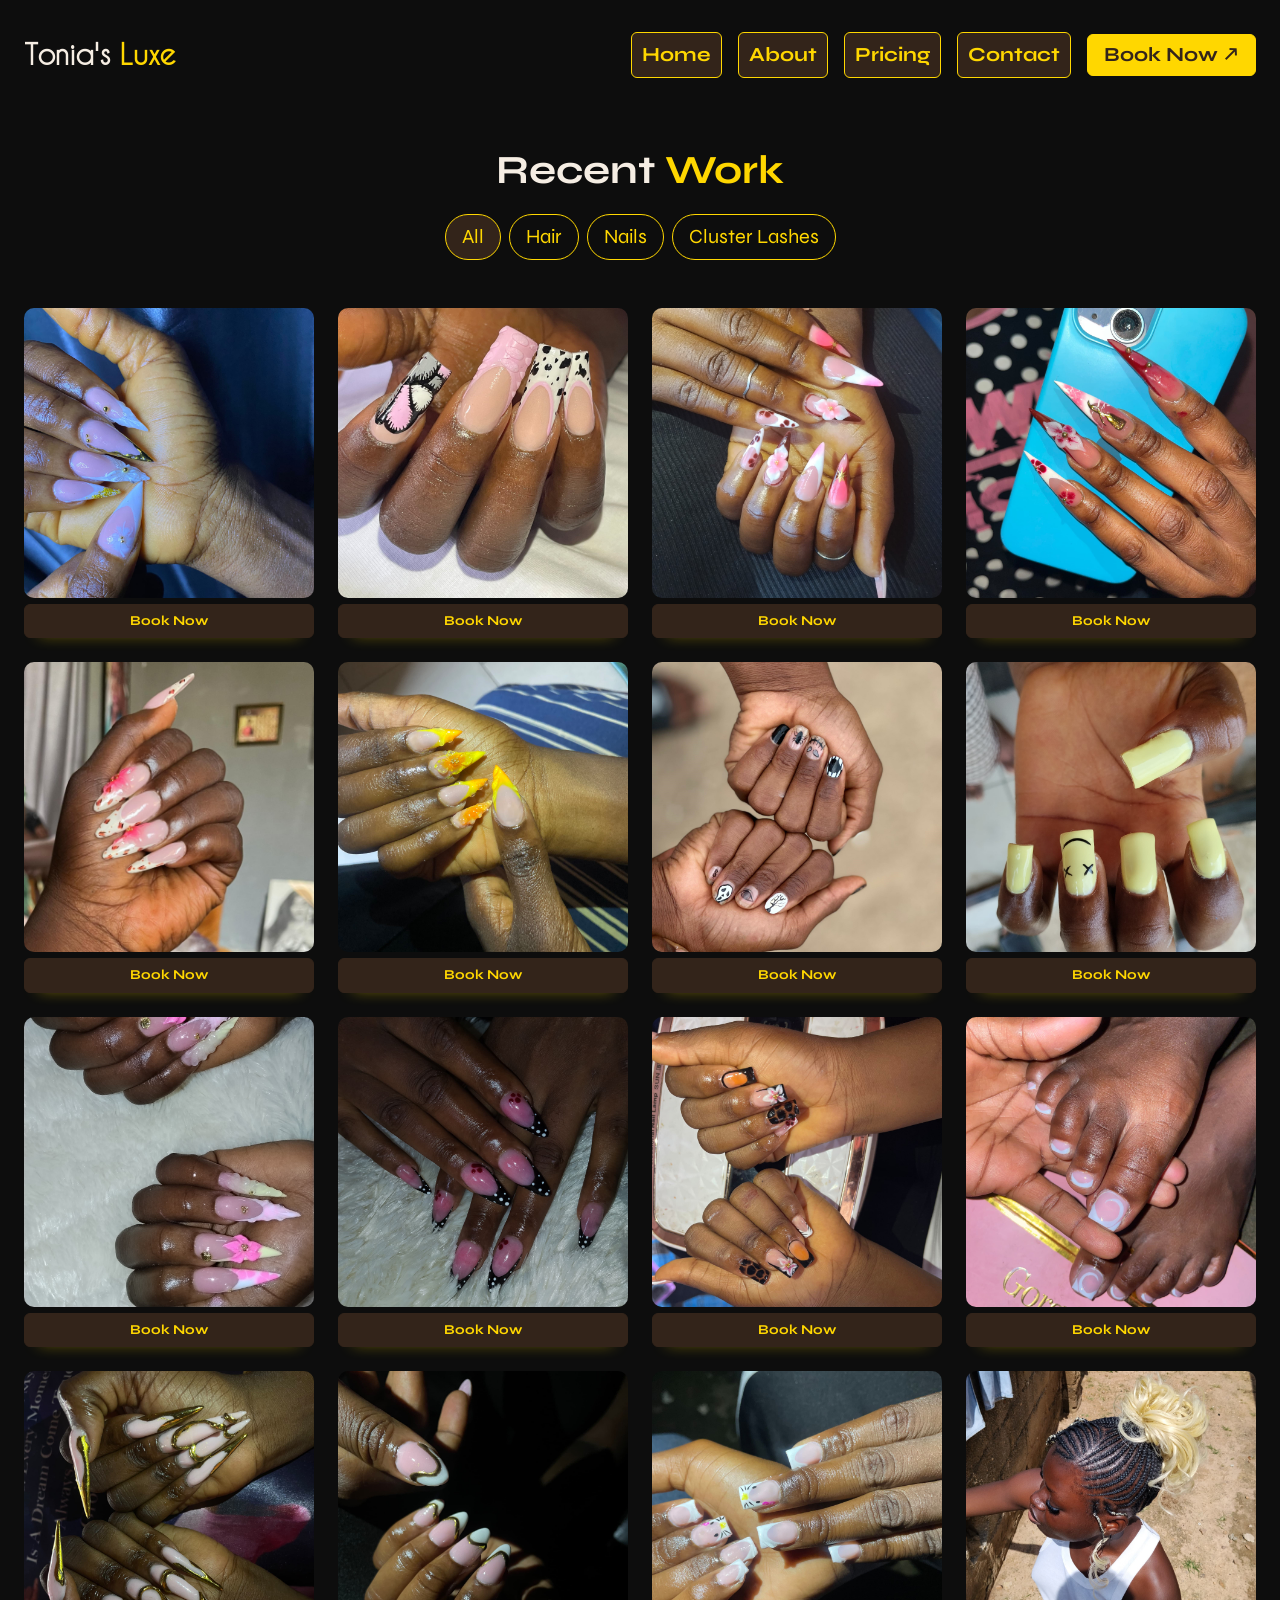
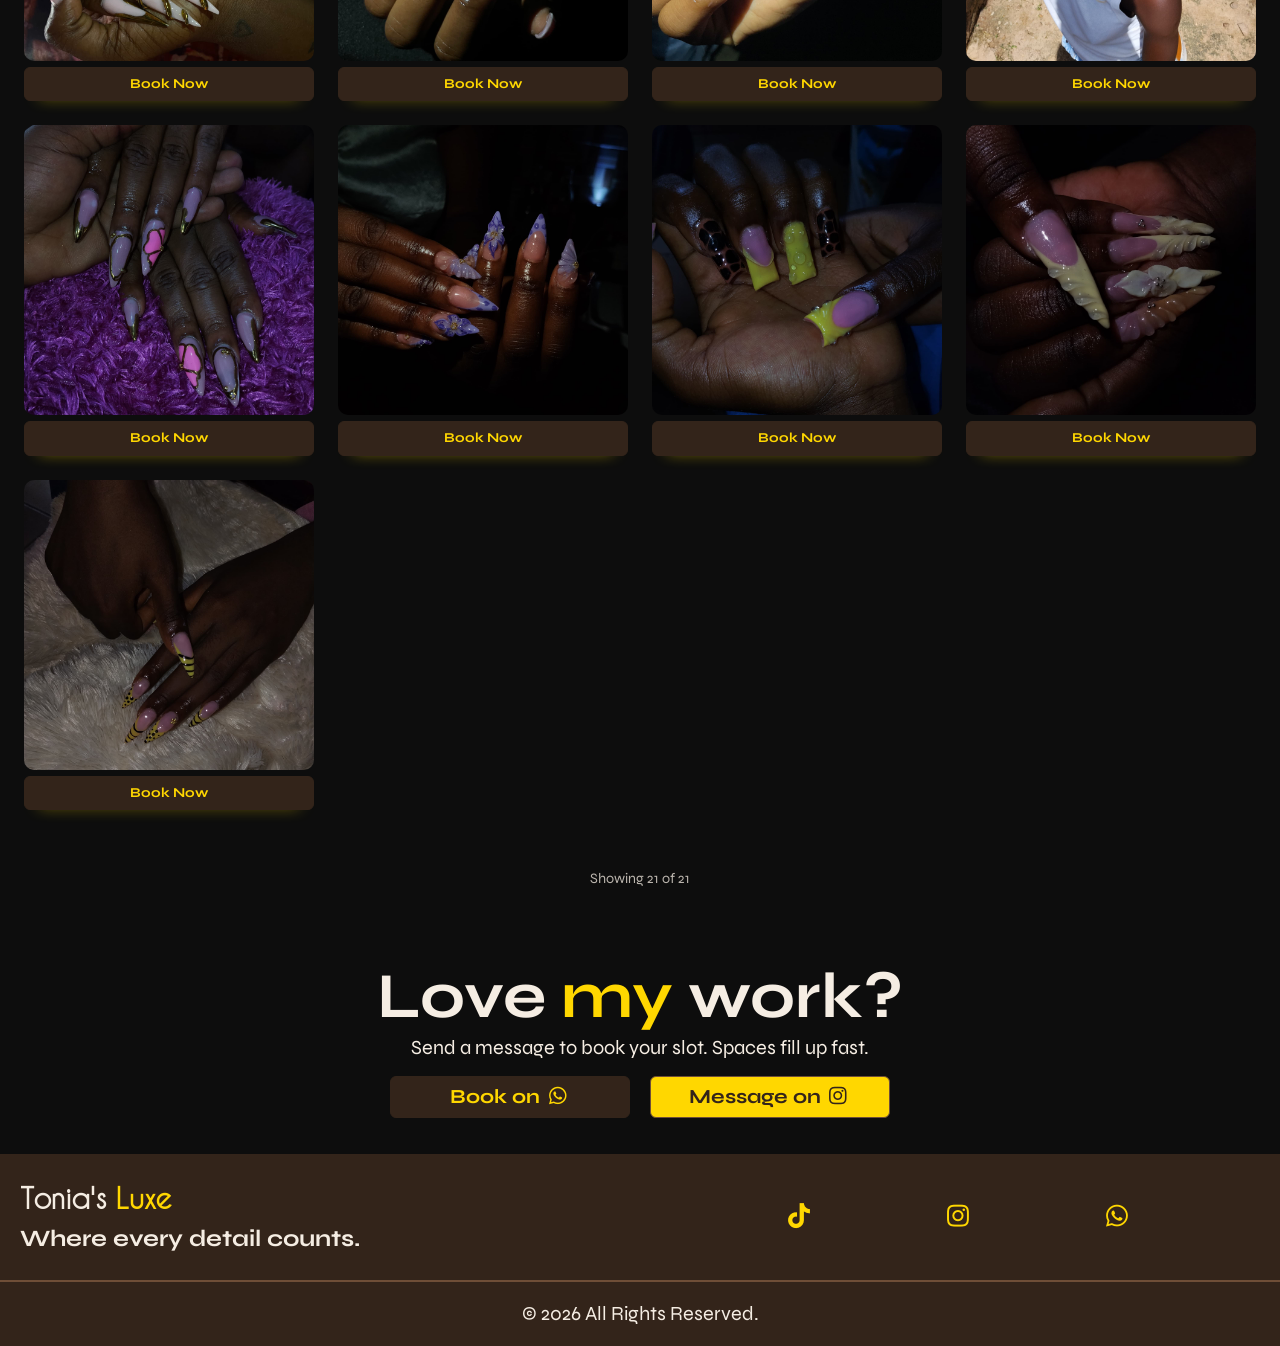
==== work.html @ 56f43c2e "initial commit" ====
<!doctype html>
<html lang="en">
  <head>
    <meta charset="UTF-8" />
    <meta name="viewport" content="width=device-width, initial-scale=1.0" />
    <title>Tonia's Luxe | Recent Work</title>
    <link rel="stylesheet" href="fontawesome/css/fontawesome.css" />
    <link rel="stylesheet" href="fontawesome/css/brands.css" />
    <link rel="stylesheet" href="fontawesome/css/solid.css" />
    <link rel="stylesheet" href="css/style.css" />
  </head>
  <body>
    <header>
      <div class="logo">
        <span class="tit">Tonia's </span><span class="gold">Luxe</span>
      </div>

      <nav id="primaryNav">
        <ul>
          <li>
            <a href="/index.html">Home</a>
          </li>
          <li>
            <a href="#about">About</a>
          </li>
          <li>
            <a
              href="https://wa.me/2349064681261?text=Hello%20I'd%20like%20to%20your%20pricing"
              >Pricing</a
            >
          </li>
          <li>
            <a href="#booking">Contact</a>
          </li>
        </ul>

        <div class="header-cta">
          <a
            href="https://wa.me/2349064681261?text=Hello%20I'd%20like%20to%20your%20pricing"
            class="header-btn"
            >Book Now &UpperRightArrow;</a
          >
        </div>
      </nav>

      <div class="menu">
        <button id="menuToggle">
          <i id="iconToggle" class="fa-solid fa-bars"></i>
        </button>
      </div>
    </header>

    <main>
      <section class="portfolio">
        <div class="wrapper">
          <div class="text-center">
            <h2>Recent <span class="gold">Work</span></h2>
          </div>
        </div>

        <div class="work">
          <div class="filters">
            <button class="active" data-filter="all">All</button>
            <button data-filter="hair">Hair</button>
            <button data-filter="nails">Nails</button>
            <button data-filter="lash">Cluster Lashes</button>
          </div>

          <div class="tab-grid">
            <figure data-category="hair">
              <img
                alt="nail tech project"
                loading="lazy"
                src="./images/work/1.jpg"
              />
              <figcaption>
                <a
                  class="btn"
                  href="https://wa.me/2349064681261?text=Hello%20I%20want%20this%20style"
                  >Book Now</a
                >
              </figcaption>
            </figure>

            <figure data-category="nails">
              <img
                alt="nail tech project"
                loading="lazy"
                src="./images/work/2.jpg"
              />
              <figcaption>
                <a
                  class="btn"
                  href="https://wa.me/2349064681261?text=Hello%20I%20want%20this%20style"
                  >Book Now</a
                >
              </figcaption>
            </figure>

            <figure data-category="lash">
              <img
                alt="nail tech project"
                loading="lazy"
                src="./images/work/3.jpg"
              />
              <figcaption>
                <a
                  class="btn"
                  href="https://wa.me/2349064681261?text=Hello%20I%20want%20this%20style"
                  >Book Now</a
                >
              </figcaption>
            </figure>

            <figure data-category="hair">
              <img
                alt="nail tech project"
                loading="lazy"
                src="./images/work/4.jpg"
              />
              <figcaption>
                <a
                  class="btn"
                  href="https://wa.me/2349064681261?text=Hello%20I%20want%20this%20style"
                  >Book Now</a
                >
              </figcaption>
            </figure>

            <figure data-category="nails">
              <img
                alt="nail tech project"
                loading="lazy"
                src="./images/work/5.jpg"
              />
              <figcaption>
                <a
                  class="btn"
                  href="https://wa.me/2349064681261?text=Hello%20I%20want%20this%20style"
                  >Book Now</a
                >
              </figcaption>
            </figure>

            <figure data-category="lash">
              <img
                alt="nail tech project"
                loading="lazy"
                src="./images/work/6.jpg"
              />
              <figcaption>
                <a
                  class="btn"
                  href="https://wa.me/2349064681261?text=Hello%20I%20want%20this%20style"
                  >Book Now</a
                >
              </figcaption>
            </figure>

            <figure data-category="hair">
              <img
                alt="nail tech job"
                loading="lazy"
                src="./images/work/7.jpg"
              />
              <figcaption>
                <a
                  class="btn"
                  href="https://wa.me/2349064681261?text=Hello%20I%20want%20this%20style"
                  >Book Now</a
                >
              </figcaption>
            </figure>

            <figure data-category="nails">
              <img
                alt="image is loading, image of my work though."
                loading="lazy"
                src="./images/work/8.jpg"
              />
              <figcaption>
                <a
                  class="btn"
                  href="https://wa.me/2349064681261?text=Hello%20I%20want%20this%20style"
                  >Book Now</a
                >
              </figcaption>
            </figure>

            <figure data-category="lash">
              <img
                alt="image is loading, image of my work though."
                loading="lazy"
                src="./images/work/9.jpg"
              />
              <figcaption>
                <a
                  class="btn"
                  href="https://wa.me/2349064681261?text=Hello%20I%20want%20this%20style"
                  >Book Now</a
                >
              </figcaption>
            </figure>

            <figure data-category="hair">
              <img
                alt="image is loading, image of my work though."
                loading="lazy"
                src="./images/work/10.jpg"
              />
              <figcaption>
                <a
                  class="btn"
                  href="https://wa.me/2349064681261?text=Hello%20I%20want%20this%20style"
                  >Book Now</a
                >
              </figcaption>
            </figure>

            <figure data-category="nails">
              <img
                alt="image is loading, image of my work though."
                loading="lazy"
                src="./images/work/11.jpg"
              />
              <figcaption>
                <a
                  class="btn"
                  href="https://wa.me/2349064681261?text=Hello%20I%20want%20this%20style"
                  >Book Now</a
                >
              </figcaption>
            </figure>

            <figure data-category="lash">
              <img
                alt="image is loading, image of my work though."
                loading="lazy"
                src="./images/work/12.jpg"
              />
              <figcaption>
                <a
                  class="btn"
                  href="https://wa.me/2349064681261?text=Hello%20I%20want%20this%20style"
                  >Book Now</a
                >
              </figcaption>
            </figure>

            <figure data-category="hair">
              <img
                alt="image is loading, image of my work though."
                loading="lazy"
                src="./images/work/13.jpg"
              />
              <figcaption>
                <a
                  class="btn"
                  href="https://wa.me/2349064681261?text=Hello%20I%20want%20this%20style"
                  >Book Now</a
                >
              </figcaption>
            </figure>

            <figure data-category="nails">
              <img
                alt="image is loading, image of my work though."
                loading="lazy"
                src="./images/work/14.jpg"
              />
              <figcaption>
                <a
                  class="btn"
                  href="https://wa.me/2349064681261?text=Hello%20I%20want%20this%20style"
                  >Book Now</a
                >
              </figcaption>
            </figure>

            <figure data-category="lash">
              <img
                alt="image is loading, image of my work though."
                loading="lazy"
                src="./images/work/15.jpg"
              />
              <figcaption>
                <a
                  class="btn"
                  href="https://wa.me/2349064681261?text=Hello%20I%20want%20this%20style"
                  >Book Now</a
                >
              </figcaption>
            </figure>

            <figure data-category="hair">
              <img
                alt="image is loading, image of my work though."
                loading="lazy"
                src="./images/work/16.jpg"
              />
              <figcaption>
                <a
                  class="btn"
                  href="https://wa.me/2349064681261?text=Hello%20I%20want%20this%20style"
                  >Book Now</a
                >
              </figcaption>
            </figure>

            <figure data-category="nails">
              <img
                alt="image is loading, image of my work though."
                loading="lazy"
                src="./images/work/17.jpg"
              />
              <figcaption>
                <a
                  class="btn"
                  href="https://wa.me/2349064681261?text=Hello%20I%20want%20this%20style"
                  >Book Now</a
                >
              </figcaption>
            </figure>

            <figure data-category="lash">
              <img
                alt="image is loading, image of my work though."
                loading="lazy"
                src="./images/work/18.jpg"
              />
              <figcaption>
                <a
                  class="btn"
                  href="https://wa.me/2349064681261?text=Hello%20I%20want%20this%20style"
                  >Book Now</a
                >
              </figcaption>
            </figure>

            <figure data-category="hair">
              <img
                alt="image is loading, image of my work though."
                loading="lazy"
                src="./images/work/19.jpg"
              />
              <figcaption>
                <a
                  class="btn"
                  href="https://wa.me/2349064681261?text=Hello%20I%20want%20this%20style"
                  >Book Now</a
                >
              </figcaption>
            </figure>

            <figure data-category="nails">
              <img
                alt="image is loading, image of my work though."
                loading="lazy"
                src="./images/work/20.jpg"
              />
              <figcaption>
                <a
                  class="btn"
                  href="https://wa.me/2349064681261?text=Hello%20I%20want%20this%20style"
                  >Book Now</a
                >
              </figcaption>
            </figure>

            <figure data-category="lash">
              <img
                alt="image is loading, image of my work though."
                loading="lazy"
                src="./images/work/21.jpg"
              />
              <figcaption>
                <a
                  class="btn"
                  href="https://wa.me/2349064681261?text=Hello%20I%20want%20this%20style"
                  >Book Now</a
                >
              </figcaption>
            </figure>
          </div>

          <div class="wrapper">
            <div class="text-center">
              <p id="count"></p>
            </div>
          </div>
        </div>
      </section>

      <section class="booking" id="booking">
        <div class="wrapper">
          <div class="text-center">
            <h2>Love <span class="gold">my</span> work?</h2>
            <p>Send a message to book your slot. Spaces fill up fast.</p>
          </div>

          <div class="cta">
            <a
              href="https://wa.me/2349064681261?text=Hello%20I'd%20like%20to%20your%20pricing"
              class="btn"
              >Book on <i class="fa-brands fa-whatsapp"></i
            ></a>
            <a href="https://www.instagram.com/tonialuke111" class="btn-2"
              >Message on <i class="fa-brands fa-instagram"></i
            ></a>
          </div>
        </div>
      </section>
    </main>

    <footer>
      <div class="footer-div">
        <div class="footer-header">
          <div class="logo">Tonia's <span class="gold">Luxe</span></div>
          <h3>Where every detail counts.</h3>
        </div>

        <div class="socials">
          <ul>
            <li>
              <a href="#">
                <i class="fa-brands fa-tiktok"></i>
              </a>
            </li>
            <li>
              <a href="#">
                <i class="fa-brands fa-instagram"></i>
              </a>
            </li>
            <li>
              <a href="#">
                <i class="fa-brands fa-whatsapp"></i>
              </a>
            </li>
          </ul>
        </div>
      </div>

      <div class="copy">
        <p>&copy; 2026 All Rights Reserved.</p>

        <!-- <p>Built by <a href="https://brandme.com.ng">BrandME</a></p> -->
      </div>
    </footer>

    <script src="./js/main.js"></script>
  </body>
</html>
---- fontawesome/css/brands.css ----
/*!
 * Font Awesome Free 7.2.0 by @fontawesome - https://fontawesome.com
 * License - https://fontawesome.com/license/free (Icons: CC BY 4.0, Fonts: SIL OFL 1.1, Code: MIT License)
 * Copyright 2026 Fonticons, Inc.
 */
:root, :host {
  --fa-family-brands: 'Font Awesome 7 Brands';
  --fa-font-brands: normal 400 1em/1 var(--fa-family-brands);
}

@font-face {
  font-family: "Font Awesome 7 Brands";
  font-style: normal;
  font-weight: 400;
  font-display: block;
  src: url("../webfonts/fa-brands-400.woff2");
}
.fab,
.fa-brands,
.fa-classic.fa-brands {
  --fa-family: var(--fa-family-brands);
  --fa-style: 400;
}

.fa-firefox-browser {
  --fa: "\e007";
}

.fa-ideal {
  --fa: "\e013";
}

.fa-microblog {
  --fa: "\e01a";
}

.fa-square-pied-piper {
  --fa: "\e01e";
}

.fa-pied-piper-square {
  --fa: "\e01e";
}

.fa-unity {
  --fa: "\e049";
}

.fa-dailymotion {
  --fa: "\e052";
}

.fa-square-instagram {
  --fa: "\e055";
}

.fa-instagram-square {
  --fa: "\e055";
}

.fa-mixer {
  --fa: "\e056";
}

.fa-shopify {
  --fa: "\e057";
}

.fa-deezer {
  --fa: "\e077";
}

.fa-edge-legacy {
  --fa: "\e078";
}

.fa-google-pay {
  --fa: "\e079";
}

.fa-rust {
  --fa: "\e07a";
}

.fa-tiktok {
  --fa: "\e07b";
}

.fa-unsplash {
  --fa: "\e07c";
}

.fa-cloudflare {
  --fa: "\e07d";
}

.fa-guilded {
  --fa: "\e07e";
}

.fa-hive {
  --fa: "\e07f";
}

.fa-42-group {
  --fa: "\e080";
}

.fa-innosoft {
  --fa: "\e080";
}

.fa-instalod {
  --fa: "\e081";
}

.fa-octopus-deploy {
  --fa: "\e082";
}

.fa-perbyte {
  --fa: "\e083";
}

.fa-uncharted {
  --fa: "\e084";
}

.fa-watchman-monitoring {
  --fa: "\e087";
}

.fa-wodu {
  --fa: "\e088";
}

.fa-wirsindhandwerk {
  --fa: "\e2d0";
}

.fa-wsh {
  --fa: "\e2d0";
}

.fa-bots {
  --fa: "\e340";
}

.fa-cmplid {
  --fa: "\e360";
}

.fa-bilibili {
  --fa: "\e3d9";
}

.fa-golang {
  --fa: "\e40f";
}

.fa-pix {
  --fa: "\e43a";
}

.fa-sitrox {
  --fa: "\e44a";
}

.fa-hashnode {
  --fa: "\e499";
}

.fa-meta {
  --fa: "\e49b";
}

.fa-padlet {
  --fa: "\e4a0";
}

.fa-nfc-directional {
  --fa: "\e530";
}

.fa-nfc-symbol {
  --fa: "\e531";
}

.fa-screenpal {
  --fa: "\e570";
}

.fa-space-awesome {
  --fa: "\e5ac";
}

.fa-square-font-awesome {
  --fa: "\e5ad";
}

.fa-square-gitlab {
  --fa: "\e5ae";
}

.fa-gitlab-square {
  --fa: "\e5ae";
}

.fa-odysee {
  --fa: "\e5c6";
}

.fa-stubber {
  --fa: "\e5c7";
}

.fa-debian {
  --fa: "\e60b";
}

.fa-shoelace {
  --fa: "\e60c";
}

.fa-threads {
  --fa: "\e618";
}

.fa-square-threads {
  --fa: "\e619";
}

.fa-square-x-twitter {
  --fa: "\e61a";
}

.fa-x-twitter {
  --fa: "\e61b";
}

.fa-opensuse {
  --fa: "\e62b";
}

.fa-letterboxd {
  --fa: "\e62d";
}

.fa-square-letterboxd {
  --fa: "\e62e";
}

.fa-mintbit {
  --fa: "\e62f";
}

.fa-google-scholar {
  --fa: "\e63b";
}

.fa-brave {
  --fa: "\e63c";
}

.fa-brave-reverse {
  --fa: "\e63d";
}

.fa-pixiv {
  --fa: "\e640";
}

.fa-upwork {
  --fa: "\e641";
}

.fa-webflow {
  --fa: "\e65c";
}

.fa-signal-messenger {
  --fa: "\e663";
}

.fa-bluesky {
  --fa: "\e671";
}

.fa-jxl {
  --fa: "\e67b";
}

.fa-square-upwork {
  --fa: "\e67c";
}

.fa-web-awesome {
  --fa: "\e682";
}

.fa-square-web-awesome {
  --fa: "\e683";
}

.fa-square-web-awesome-stroke {
  --fa: "\e684";
}

.fa-dart-lang {
  --fa: "\e693";
}

.fa-flutter {
  --fa: "\e694";
}

.fa-files-pinwheel {
  --fa: "\e69f";
}

.fa-css {
  --fa: "\e6a2";
}

.fa-square-bluesky {
  --fa: "\e6a3";
}

.fa-openai {
  --fa: "\e7cf";
}

.fa-square-linkedin {
  --fa: "\e7d0";
}

.fa-cash-app {
  --fa: "\e7d4";
}

.fa-disqus {
  --fa: "\e7d5";
}

.fa-eleventy {
  --fa: "\e7d6";
}

.fa-11ty {
  --fa: "\e7d6";
}

.fa-kakao-talk {
  --fa: "\e7d7";
}

.fa-linktree {
  --fa: "\e7d8";
}

.fa-notion {
  --fa: "\e7d9";
}

.fa-pandora {
  --fa: "\e7da";
}

.fa-pixelfed {
  --fa: "\e7db";
}

.fa-tidal {
  --fa: "\e7dc";
}

.fa-vsco {
  --fa: "\e7dd";
}

.fa-w3c {
  --fa: "\e7de";
}

.fa-lumon {
  --fa: "\e7e2";
}

.fa-lumon-drop {
  --fa: "\e7e3";
}

.fa-square-figma {
  --fa: "\e7e4";
}

.fa-tex {
  --fa: "\e7ff";
}

.fa-duolingo {
  --fa: "\e812";
}

.fa-supportnow {
  --fa: "\e833";
}

.fa-tor-browser {
  --fa: "\e838";
}

.fa-typescript {
  --fa: "\e840";
}

.fa-square-deskpro {
  --fa: "\e844";
}

.fa-circle-zulip {
  --fa: "\e851";
}

.fa-julia {
  --fa: "\e852";
}

.fa-zulip {
  --fa: "\e853";
}

.fa-unison {
  --fa: "\e854";
}

.fa-board-game-geek {
  --fa: "\e855";
}

.fa-bgg {
  --fa: "\e855";
}

.fa-ko-fi {
  --fa: "\e856";
}

.fa-kubernetes {
  --fa: "\e857";
}

.fa-postgresql {
  --fa: "\e858";
}

.fa-scaleway {
  --fa: "\e859";
}

.fa-venmo {
  --fa: "\e85a";
}

.fa-venmo-v {
  --fa: "\e85b";
}

.fa-unreal-engine {
  --fa: "\e85c";
}

.fa-globaleaks {
  --fa: "\e85d";
}

.fa-solana {
  --fa: "\e85e";
}

.fa-threema {
  --fa: "\e85f";
}

.fa-forgejo {
  --fa: "\e860";
}

.fa-claude {
  --fa: "\e861";
}

.fa-gitee {
  --fa: "\e863";
}

.fa-xmpp {
  --fa: "\e864";
}

.fa-fediverse {
  --fa: "\e865";
}

.fa-tailwind-css {
  --fa: "\e866";
}

.fa-arch-linux {
  --fa: "\e867";
}

.fa-svelte {
  --fa: "\e868";
}

.fa-hugging-face {
  --fa: "\e869";
}

.fa-leetcode {
  --fa: "\e86a";
}

.fa-openstreetmap {
  --fa: "\e86b";
}

.fa-ultralytics {
  --fa: "\e86d";
}

.fa-ultralytics-hub {
  --fa: "\e86e";
}

.fa-ultralytics-yolo {
  --fa: "\e86f";
}

.fa-obsidian {
  --fa: "\e879";
}

.fa-zoom {
  --fa: "\e87b";
}

.fa-vim {
  --fa: "\e88a";
}

.fa-symfonycasts {
  --fa: "\e8ab";
}

.fa-square-twitter {
  --fa: "\f081";
}

.fa-twitter-square {
  --fa: "\f081";
}

.fa-square-facebook {
  --fa: "\f082";
}

.fa-facebook-square {
  --fa: "\f082";
}

.fa-linkedin {
  --fa: "\f08c";
}

.fa-square-github {
  --fa: "\f092";
}

.fa-github-square {
  --fa: "\f092";
}

.fa-twitter {
  --fa: "\f099";
}

.fa-facebook {
  --fa: "\f09a";
}

.fa-github {
  --fa: "\f09b";
}

.fa-pinterest {
  --fa: "\f0d2";
}

.fa-square-pinterest {
  --fa: "\f0d3";
}

.fa-pinterest-square {
  --fa: "\f0d3";
}

.fa-square-google-plus {
  --fa: "\f0d4";
}

.fa-google-plus-square {
  --fa: "\f0d4";
}

.fa-google-plus-g {
  --fa: "\f0d5";
}

.fa-linkedin-in {
  --fa: "\f0e1";
}

.fa-github-alt {
  --fa: "\f113";
}

.fa-maxcdn {
  --fa: "\f136";
}

.fa-html5 {
  --fa: "\f13b";
}

.fa-css3 {
  --fa: "\f13c";
}

.fa-btc {
  --fa: "\f15a";
}

.fa-youtube {
  --fa: "\f167";
}

.fa-xing {
  --fa: "\f168";
}

.fa-square-xing {
  --fa: "\f169";
}

.fa-xing-square {
  --fa: "\f169";
}

.fa-dropbox {
  --fa: "\f16b";
}

.fa-stack-overflow {
  --fa: "\f16c";
}

.fa-instagram {
  --fa: "\f16d";
}

.fa-flickr {
  --fa: "\f16e";
}

.fa-adn {
  --fa: "\f170";
}

.fa-bitbucket {
  --fa: "\f171";
}

.fa-tumblr {
  --fa: "\f173";
}

.fa-square-tumblr {
  --fa: "\f174";
}

.fa-tumblr-square {
  --fa: "\f174";
}

.fa-apple {
  --fa: "\f179";
}

.fa-windows {
  --fa: "\f17a";
}

.fa-android {
  --fa: "\f17b";
}

.fa-linux {
  --fa: "\f17c";
}

.fa-dribbble {
  --fa: "\f17d";
}

.fa-skype {
  --fa: "\f17e";
}

.fa-foursquare {
  --fa: "\f180";
}

.fa-trello {
  --fa: "\f181";
}

.fa-gratipay {
  --fa: "\f184";
}

.fa-vk {
  --fa: "\f189";
}

.fa-weibo {
  --fa: "\f18a";
}

.fa-renren {
  --fa: "\f18b";
}

.fa-pagelines {
  --fa: "\f18c";
}

.fa-stack-exchange {
  --fa: "\f18d";
}

.fa-square-vimeo {
  --fa: "\f194";
}

.fa-vimeo-square {
  --fa: "\f194";
}

.fa-slack {
  --fa: "\f198";
}

.fa-slack-hash {
  --fa: "\f198";
}

.fa-wordpress {
  --fa: "\f19a";
}

.fa-openid {
  --fa: "\f19b";
}

.fa-yahoo {
  --fa: "\f19e";
}

.fa-google {
  --fa: "\f1a0";
}

.fa-reddit {
  --fa: "\f1a1";
}

.fa-square-reddit {
  --fa: "\f1a2";
}

.fa-reddit-square {
  --fa: "\f1a2";
}

.fa-stumbleupon-circle {
  --fa: "\f1a3";
}

.fa-stumbleupon {
  --fa: "\f1a4";
}

.fa-delicious {
  --fa: "\f1a5";
}

.fa-digg {
  --fa: "\f1a6";
}

.fa-pied-piper-pp {
  --fa: "\f1a7";
}

.fa-pied-piper-alt {
  --fa: "\f1a8";
}

.fa-drupal {
  --fa: "\f1a9";
}

.fa-joomla {
  --fa: "\f1aa";
}

.fa-behance {
  --fa: "\f1b4";
}

.fa-square-behance {
  --fa: "\f1b5";
}

.fa-behance-square {
  --fa: "\f1b5";
}

.fa-steam {
  --fa: "\f1b6";
}

.fa-square-steam {
  --fa: "\f1b7";
}

.fa-steam-square {
  --fa: "\f1b7";
}

.fa-spotify {
  --fa: "\f1bc";
}

.fa-deviantart {
  --fa: "\f1bd";
}

.fa-soundcloud {
  --fa: "\f1be";
}

.fa-vine {
  --fa: "\f1ca";
}

.fa-codepen {
  --fa: "\f1cb";
}

.fa-jsfiddle {
  --fa: "\f1cc";
}

.fa-rebel {
  --fa: "\f1d0";
}

.fa-empire {
  --fa: "\f1d1";
}

.fa-square-git {
  --fa: "\f1d2";
}

.fa-git-square {
  --fa: "\f1d2";
}

.fa-git {
  --fa: "\f1d3";
}

.fa-hacker-news {
  --fa: "\f1d4";
}

.fa-tencent-weibo {
  --fa: "\f1d5";
}

.fa-qq {
  --fa: "\f1d6";
}

.fa-weixin {
  --fa: "\f1d7";
}

.fa-slideshare {
  --fa: "\f1e7";
}

.fa-twitch {
  --fa: "\f1e8";
}

.fa-yelp {
  --fa: "\f1e9";
}

.fa-paypal {
  --fa: "\f1ed";
}

.fa-google-wallet {
  --fa: "\f1ee";
}

.fa-cc-visa {
  --fa: "\f1f0";
}

.fa-cc-mastercard {
  --fa: "\f1f1";
}

.fa-cc-discover {
  --fa: "\f1f2";
}

.fa-cc-amex {
  --fa: "\f1f3";
}

.fa-cc-paypal {
  --fa: "\f1f4";
}

.fa-cc-stripe {
  --fa: "\f1f5";
}

.fa-lastfm {
  --fa: "\f202";
}

.fa-square-lastfm {
  --fa: "\f203";
}

.fa-lastfm-square {
  --fa: "\f203";
}

.fa-ioxhost {
  --fa: "\f208";
}

.fa-angellist {
  --fa: "\f209";
}

.fa-buysellads {
  --fa: "\f20d";
}

.fa-connectdevelop {
  --fa: "\f20e";
}

.fa-dashcube {
  --fa: "\f210";
}

.fa-forumbee {
  --fa: "\f211";
}

.fa-leanpub {
  --fa: "\f212";
}

.fa-sellsy {
  --fa: "\f213";
}

.fa-shirtsinbulk {
  --fa: "\f214";
}

.fa-simplybuilt {
  --fa: "\f215";
}

.fa-skyatlas {
  --fa: "\f216";
}

.fa-pinterest-p {
  --fa: "\f231";
}

.fa-whatsapp {
  --fa: "\f232";
}

.fa-viacoin {
  --fa: "\f237";
}

.fa-medium {
  --fa: "\f23a";
}

.fa-medium-m {
  --fa: "\f23a";
}

.fa-y-combinator {
  --fa: "\f23b";
}

.fa-optin-monster {
  --fa: "\f23c";
}

.fa-opencart {
  --fa: "\f23d";
}

.fa-expeditedssl {
  --fa: "\f23e";
}

.fa-cc-jcb {
  --fa: "\f24b";
}

.fa-cc-diners-club {
  --fa: "\f24c";
}

.fa-creative-commons {
  --fa: "\f25e";
}

.fa-gg {
  --fa: "\f260";
}

.fa-gg-circle {
  --fa: "\f261";
}

.fa-odnoklassniki {
  --fa: "\f263";
}

.fa-square-odnoklassniki {
  --fa: "\f264";
}

.fa-odnoklassniki-square {
  --fa: "\f264";
}

.fa-get-pocket {
  --fa: "\f265";
}

.fa-wikipedia-w {
  --fa: "\f266";
}

.fa-safari {
  --fa: "\f267";
}

.fa-chrome {
  --fa: "\f268";
}

.fa-firefox {
  --fa: "\f269";
}

.fa-opera {
  --fa: "\f26a";
}

.fa-internet-explorer {
  --fa: "\f26b";
}

.fa-contao {
  --fa: "\f26d";
}

.fa-500px {
  --fa: "\f26e";
}

.fa-amazon {
  --fa: "\f270";
}

.fa-houzz {
  --fa: "\f27c";
}

.fa-vimeo-v {
  --fa: "\f27d";
}

.fa-black-tie {
  --fa: "\f27e";
}

.fa-fonticons {
  --fa: "\f280";
}

.fa-reddit-alien {
  --fa: "\f281";
}

.fa-edge {
  --fa: "\f282";
}

.fa-codiepie {
  --fa: "\f284";
}

.fa-modx {
  --fa: "\f285";
}

.fa-fort-awesome {
  --fa: "\f286";
}

.fa-usb {
  --fa: "\f287";
}

.fa-product-hunt {
  --fa: "\f288";
}

.fa-mixcloud {
  --fa: "\f289";
}

.fa-scribd {
  --fa: "\f28a";
}

.fa-bluetooth {
  --fa: "\f293";
}

.fa-bluetooth-b {
  --fa: "\f294";
}

.fa-gitlab {
  --fa: "\f296";
}

.fa-wpbeginner {
  --fa: "\f297";
}

.fa-wpforms {
  --fa: "\f298";
}

.fa-envira {
  --fa: "\f299";
}

.fa-glide {
  --fa: "\f2a5";
}

.fa-glide-g {
  --fa: "\f2a6";
}

.fa-viadeo {
  --fa: "\f2a9";
}

.fa-square-viadeo {
  --fa: "\f2aa";
}

.fa-viadeo-square {
  --fa: "\f2aa";
}

.fa-snapchat {
  --fa: "\f2ab";
}

.fa-snapchat-ghost {
  --fa: "\f2ab";
}

.fa-square-snapchat {
  --fa: "\f2ad";
}

.fa-snapchat-square {
  --fa: "\f2ad";
}

.fa-pied-piper {
  --fa: "\f2ae";
}

.fa-first-order {
  --fa: "\f2b0";
}

.fa-yoast {
  --fa: "\f2b1";
}

.fa-themeisle {
  --fa: "\f2b2";
}

.fa-google-plus {
  --fa: "\f2b3";
}

.fa-font-awesome {
  --fa: "\f2b4";
}

.fa-font-awesome-flag {
  --fa: "\f2b4";
}

.fa-font-awesome-logo-full {
  --fa: "\f2b4";
}

.fa-linode {
  --fa: "\f2b8";
}

.fa-quora {
  --fa: "\f2c4";
}

.fa-free-code-camp {
  --fa: "\f2c5";
}

.fa-telegram {
  --fa: "\f2c6";
}

.fa-telegram-plane {
  --fa: "\f2c6";
}

.fa-bandcamp {
  --fa: "\f2d5";
}

.fa-grav {
  --fa: "\f2d6";
}

.fa-etsy {
  --fa: "\f2d7";
}

.fa-imdb {
  --fa: "\f2d8";
}

.fa-ravelry {
  --fa: "\f2d9";
}

.fa-sellcast {
  --fa: "\f2da";
}

.fa-superpowers {
  --fa: "\f2dd";
}

.fa-wpexplorer {
  --fa: "\f2de";
}

.fa-meetup {
  --fa: "\f2e0";
}

.fa-square-font-awesome-stroke {
  --fa: "\f35c";
}

.fa-font-awesome-alt {
  --fa: "\f35c";
}

.fa-accessible-icon {
  --fa: "\f368";
}

.fa-accusoft {
  --fa: "\f369";
}

.fa-adversal {
  --fa: "\f36a";
}

.fa-affiliatetheme {
  --fa: "\f36b";
}

.fa-algolia {
  --fa: "\f36c";
}

.fa-amilia {
  --fa: "\f36d";
}

.fa-angrycreative {
  --fa: "\f36e";
}

.fa-app-store {
  --fa: "\f36f";
}

.fa-app-store-ios {
  --fa: "\f370";
}

.fa-apper {
  --fa: "\f371";
}

.fa-asymmetrik {
  --fa: "\f372";
}

.fa-audible {
  --fa: "\f373";
}

.fa-avianex {
  --fa: "\f374";
}

.fa-aws {
  --fa: "\f375";
}

.fa-bimobject {
  --fa: "\f378";
}

.fa-bitcoin {
  --fa: "\f379";
}

.fa-bity {
  --fa: "\f37a";
}

.fa-blackberry {
  --fa: "\f37b";
}

.fa-blogger {
  --fa: "\f37c";
}

.fa-blogger-b {
  --fa: "\f37d";
}

.fa-buromobelexperte {
  --fa: "\f37f";
}

.fa-centercode {
  --fa: "\f380";
}

.fa-cloudscale {
  --fa: "\f383";
}

.fa-cloudsmith {
  --fa: "\f384";
}

.fa-cloudversify {
  --fa: "\f385";
}

.fa-cpanel {
  --fa: "\f388";
}

.fa-css3-alt {
  --fa: "\f38b";
}

.fa-cuttlefish {
  --fa: "\f38c";
}

.fa-d-and-d {
  --fa: "\f38d";
}

.fa-deploydog {
  --fa: "\f38e";
}

.fa-deskpro {
  --fa: "\f38f";
}

.fa-digital-ocean {
  --fa: "\f391";
}

.fa-discord {
  --fa: "\f392";
}

.fa-discourse {
  --fa: "\f393";
}

.fa-dochub {
  --fa: "\f394";
}

.fa-docker {
  --fa: "\f395";
}

.fa-draft2digital {
  --fa: "\f396";
}

.fa-square-dribbble {
  --fa: "\f397";
}

.fa-dribbble-square {
  --fa: "\f397";
}

.fa-dyalog {
  --fa: "\f399";
}

.fa-earlybirds {
  --fa: "\f39a";
}

.fa-erlang {
  --fa: "\f39d";
}

.fa-facebook-f {
  --fa: "\f39e";
}

.fa-facebook-messenger {
  --fa: "\f39f";
}

.fa-firstdraft {
  --fa: "\f3a1";
}

.fa-fonticons-fi {
  --fa: "\f3a2";
}

.fa-fort-awesome-alt {
  --fa: "\f3a3";
}

.fa-freebsd {
  --fa: "\f3a4";
}

.fa-gitkraken {
  --fa: "\f3a6";
}

.fa-gofore {
  --fa: "\f3a7";
}

.fa-goodreads {
  --fa: "\f3a8";
}

.fa-goodreads-g {
  --fa: "\f3a9";
}

.fa-google-drive {
  --fa: "\f3aa";
}

.fa-google-play {
  --fa: "\f3ab";
}

.fa-gripfire {
  --fa: "\f3ac";
}

.fa-grunt {
  --fa: "\f3ad";
}

.fa-gulp {
  --fa: "\f3ae";
}

.fa-square-hacker-news {
  --fa: "\f3af";
}

.fa-hacker-news-square {
  --fa: "\f3af";
}

.fa-hire-a-helper {
  --fa: "\f3b0";
}

.fa-hotjar {
  --fa: "\f3b1";
}

.fa-hubspot {
  --fa: "\f3b2";
}

.fa-itunes {
  --fa: "\f3b4";
}

.fa-itunes-note {
  --fa: "\f3b5";
}

.fa-jenkins {
  --fa: "\f3b6";
}

.fa-joget {
  --fa: "\f3b7";
}

.fa-js {
  --fa: "\f3b8";
}

.fa-square-js {
  --fa: "\f3b9";
}

.fa-js-square {
  --fa: "\f3b9";
}

.fa-keycdn {
  --fa: "\f3ba";
}

.fa-kickstarter {
  --fa: "\f3bb";
}

.fa-square-kickstarter {
  --fa: "\f3bb";
}

.fa-kickstarter-k {
  --fa: "\f3bc";
}

.fa-laravel {
  --fa: "\f3bd";
}

.fa-line {
  --fa: "\f3c0";
}

.fa-lyft {
  --fa: "\f3c3";
}

.fa-magento {
  --fa: "\f3c4";
}

.fa-medapps {
  --fa: "\f3c6";
}

.fa-medrt {
  --fa: "\f3c8";
}

.fa-microsoft {
  --fa: "\f3ca";
}

.fa-mix {
  --fa: "\f3cb";
}

.fa-mizuni {
  --fa: "\f3cc";
}

.fa-monero {
  --fa: "\f3d0";
}

.fa-napster {
  --fa: "\f3d2";
}

.fa-node-js {
  --fa: "\f3d3";
}

.fa-npm {
  --fa: "\f3d4";
}

.fa-ns8 {
  --fa: "\f3d5";
}

.fa-nutritionix {
  --fa: "\f3d6";
}

.fa-page4 {
  --fa: "\f3d7";
}

.fa-palfed {
  --fa: "\f3d8";
}

.fa-patreon {
  --fa: "\f3d9";
}

.fa-periscope {
  --fa: "\f3da";
}

.fa-phabricator {
  --fa: "\f3db";
}

.fa-phoenix-framework {
  --fa: "\f3dc";
}

.fa-playstation {
  --fa: "\f3df";
}

.fa-pushed {
  --fa: "\f3e1";
}

.fa-python {
  --fa: "\f3e2";
}

.fa-red-river {
  --fa: "\f3e3";
}

.fa-wpressr {
  --fa: "\f3e4";
}

.fa-rendact {
  --fa: "\f3e4";
}

.fa-replyd {
  --fa: "\f3e6";
}

.fa-resolving {
  --fa: "\f3e7";
}

.fa-rocketchat {
  --fa: "\f3e8";
}

.fa-rockrms {
  --fa: "\f3e9";
}

.fa-schlix {
  --fa: "\f3ea";
}

.fa-searchengin {
  --fa: "\f3eb";
}

.fa-servicestack {
  --fa: "\f3ec";
}

.fa-sistrix {
  --fa: "\f3ee";
}

.fa-speakap {
  --fa: "\f3f3";
}

.fa-staylinked {
  --fa: "\f3f5";
}

.fa-steam-symbol {
  --fa: "\f3f6";
}

.fa-sticker-mule {
  --fa: "\f3f7";
}

.fa-studiovinari {
  --fa: "\f3f8";
}

.fa-supple {
  --fa: "\f3f9";
}

.fa-uber {
  --fa: "\f402";
}

.fa-uikit {
  --fa: "\f403";
}

.fa-uniregistry {
  --fa: "\f404";
}

.fa-untappd {
  --fa: "\f405";
}

.fa-ussunnah {
  --fa: "\f407";
}

.fa-vaadin {
  --fa: "\f408";
}

.fa-viber {
  --fa: "\f409";
}

.fa-vimeo {
  --fa: "\f40a";
}

.fa-vnv {
  --fa: "\f40b";
}

.fa-square-whatsapp {
  --fa: "\f40c";
}

.fa-whatsapp-square {
  --fa: "\f40c";
}

.fa-whmcs {
  --fa: "\f40d";
}

.fa-wordpress-simple {
  --fa: "\f411";
}

.fa-xbox {
  --fa: "\f412";
}

.fa-yandex {
  --fa: "\f413";
}

.fa-yandex-international {
  --fa: "\f414";
}

.fa-apple-pay {
  --fa: "\f415";
}

.fa-cc-apple-pay {
  --fa: "\f416";
}

.fa-fly {
  --fa: "\f417";
}

.fa-node {
  --fa: "\f419";
}

.fa-osi {
  --fa: "\f41a";
}

.fa-react {
  --fa: "\f41b";
}

.fa-autoprefixer {
  --fa: "\f41c";
}

.fa-less {
  --fa: "\f41d";
}

.fa-sass {
  --fa: "\f41e";
}

.fa-vuejs {
  --fa: "\f41f";
}

.fa-angular {
  --fa: "\f420";
}

.fa-aviato {
  --fa: "\f421";
}

.fa-ember {
  --fa: "\f423";
}

.fa-gitter {
  --fa: "\f426";
}

.fa-hooli {
  --fa: "\f427";
}

.fa-strava {
  --fa: "\f428";
}

.fa-stripe {
  --fa: "\f429";
}

.fa-stripe-s {
  --fa: "\f42a";
}

.fa-typo3 {
  --fa: "\f42b";
}

.fa-amazon-pay {
  --fa: "\f42c";
}

.fa-cc-amazon-pay {
  --fa: "\f42d";
}

.fa-ethereum {
  --fa: "\f42e";
}

.fa-korvue {
  --fa: "\f42f";
}

.fa-elementor {
  --fa: "\f430";
}

.fa-square-youtube {
  --fa: "\f431";
}

.fa-youtube-square {
  --fa: "\f431";
}

.fa-flipboard {
  --fa: "\f44d";
}

.fa-hips {
  --fa: "\f452";
}

.fa-php {
  --fa: "\f457";
}

.fa-quinscape {
  --fa: "\f459";
}

.fa-readme {
  --fa: "\f4d5";
}

.fa-java {
  --fa: "\f4e4";
}

.fa-pied-piper-hat {
  --fa: "\f4e5";
}

.fa-creative-commons-by {
  --fa: "\f4e7";
}

.fa-creative-commons-nc {
  --fa: "\f4e8";
}

.fa-creative-commons-nc-eu {
  --fa: "\f4e9";
}

.fa-creative-commons-nc-jp {
  --fa: "\f4ea";
}

.fa-creative-commons-nd {
  --fa: "\f4eb";
}

.fa-creative-commons-pd {
  --fa: "\f4ec";
}

.fa-creative-commons-pd-alt {
  --fa: "\f4ed";
}

.fa-creative-commons-remix {
  --fa: "\f4ee";
}

.fa-creative-commons-sa {
  --fa: "\f4ef";
}

.fa-creative-commons-sampling {
  --fa: "\f4f0";
}

.fa-creative-commons-sampling-plus {
  --fa: "\f4f1";
}

.fa-creative-commons-share {
  --fa: "\f4f2";
}

.fa-creative-commons-zero {
  --fa: "\f4f3";
}

.fa-ebay {
  --fa: "\f4f4";
}

.fa-keybase {
  --fa: "\f4f5";
}

.fa-mastodon {
  --fa: "\f4f6";
}

.fa-r-project {
  --fa: "\f4f7";
}

.fa-researchgate {
  --fa: "\f4f8";
}

.fa-teamspeak {
  --fa: "\f4f9";
}

.fa-first-order-alt {
  --fa: "\f50a";
}

.fa-fulcrum {
  --fa: "\f50b";
}

.fa-galactic-republic {
  --fa: "\f50c";
}

.fa-galactic-senate {
  --fa: "\f50d";
}

.fa-jedi-order {
  --fa: "\f50e";
}

.fa-mandalorian {
  --fa: "\f50f";
}

.fa-old-republic {
  --fa: "\f510";
}

.fa-phoenix-squadron {
  --fa: "\f511";
}

.fa-sith {
  --fa: "\f512";
}

.fa-trade-federation {
  --fa: "\f513";
}

.fa-wolf-pack-battalion {
  --fa: "\f514";
}

.fa-hornbill {
  --fa: "\f592";
}

.fa-mailchimp {
  --fa: "\f59e";
}

.fa-megaport {
  --fa: "\f5a3";
}

.fa-nimblr {
  --fa: "\f5a8";
}

.fa-rev {
  --fa: "\f5b2";
}

.fa-shopware {
  --fa: "\f5b5";
}

.fa-squarespace {
  --fa: "\f5be";
}

.fa-themeco {
  --fa: "\f5c6";
}

.fa-weebly {
  --fa: "\f5cc";
}

.fa-wix {
  --fa: "\f5cf";
}

.fa-ello {
  --fa: "\f5f1";
}

.fa-hackerrank {
  --fa: "\f5f7";
}

.fa-kaggle {
  --fa: "\f5fa";
}

.fa-markdown {
  --fa: "\f60f";
}

.fa-neos {
  --fa: "\f612";
}

.fa-zhihu {
  --fa: "\f63f";
}

.fa-alipay {
  --fa: "\f642";
}

.fa-the-red-yeti {
  --fa: "\f69d";
}

.fa-critical-role {
  --fa: "\f6c9";
}

.fa-d-and-d-beyond {
  --fa: "\f6ca";
}

.fa-dev {
  --fa: "\f6cc";
}

.fa-fantasy-flight-games {
  --fa: "\f6dc";
}

.fa-wizards-of-the-coast {
  --fa: "\f730";
}

.fa-think-peaks {
  --fa: "\f731";
}

.fa-reacteurope {
  --fa: "\f75d";
}

.fa-artstation {
  --fa: "\f77a";
}

.fa-atlassian {
  --fa: "\f77b";
}

.fa-canadian-maple-leaf {
  --fa: "\f785";
}

.fa-centos {
  --fa: "\f789";
}

.fa-confluence {
  --fa: "\f78d";
}

.fa-dhl {
  --fa: "\f790";
}

.fa-diaspora {
  --fa: "\f791";
}

.fa-fedex {
  --fa: "\f797";
}

.fa-fedora {
  --fa: "\f798";
}

.fa-figma {
  --fa: "\f799";
}

.fa-intercom {
  --fa: "\f7af";
}

.fa-invision {
  --fa: "\f7b0";
}

.fa-jira {
  --fa: "\f7b1";
}

.fa-mendeley {
  --fa: "\f7b3";
}

.fa-raspberry-pi {
  --fa: "\f7bb";
}

.fa-redhat {
  --fa: "\f7bc";
}

.fa-sketch {
  --fa: "\f7c6";
}

.fa-sourcetree {
  --fa: "\f7d3";
}

.fa-suse {
  --fa: "\f7d6";
}

.fa-ubuntu {
  --fa: "\f7df";
}

.fa-ups {
  --fa: "\f7e0";
}

.fa-usps {
  --fa: "\f7e1";
}

.fa-yarn {
  --fa: "\f7e3";
}

.fa-airbnb {
  --fa: "\f834";
}

.fa-battle-net {
  --fa: "\f835";
}

.fa-bootstrap {
  --fa: "\f836";
}

.fa-buffer {
  --fa: "\f837";
}

.fa-chromecast {
  --fa: "\f838";
}

.fa-evernote {
  --fa: "\f839";
}

.fa-itch-io {
  --fa: "\f83a";
}

.fa-salesforce {
  --fa: "\f83b";
}

.fa-speaker-deck {
  --fa: "\f83c";
}

.fa-symfony {
  --fa: "\f83d";
}

.fa-waze {
  --fa: "\f83f";
}

.fa-yammer {
  --fa: "\f840";
}

.fa-git-alt {
  --fa: "\f841";
}

.fa-stackpath {
  --fa: "\f842";
}

.fa-cotton-bureau {
  --fa: "\f89e";
}

.fa-buy-n-large {
  --fa: "\f8a6";
}

.fa-mdb {
  --fa: "\f8ca";
}

.fa-orcid {
  --fa: "\f8d2";
}

.fa-swift {
  --fa: "\f8e1";
}

.fa-umbraco {
  --fa: "\f8e8";
}
---- fontawesome/css/solid.css ----
/*!
 * Font Awesome Free 7.2.0 by @fontawesome - https://fontawesome.com
 * License - https://fontawesome.com/license/free (Icons: CC BY 4.0, Fonts: SIL OFL 1.1, Code: MIT License)
 * Copyright 2026 Fonticons, Inc.
 */
:root, :host {
  --fa-family-classic: 'Font Awesome 7 Free';
  --fa-font-solid: normal 900 1em/1 var(--fa-family-classic);
  /* deprecated: this older custom property will be removed next major release */
  --fa-style-family-classic: var(--fa-family-classic);
}

@font-face {
  font-family: "Font Awesome 7 Free";
  font-style: normal;
  font-weight: 900;
  font-display: block;
  src: url("../webfonts/fa-solid-900.woff2");
}
.fas {
  --fa-family: var(--fa-family-classic);
  --fa-style: 900;
}

.fa-classic {
  --fa-family: var(--fa-family-classic);
}

.fa-solid {
  --fa-style: 900;
}
---- css/style.css ----
@import url("fonts.css");
/* css reset by Andy Bell --start-- */

@layer reset {
  /* Box sizing rules */
  *,
  *::before,
  *::after {
    box-sizing: border-box;
    margin: 0;
    padding: 0;
  }

  /* Remove default margin */
  body,
  h1,
  h2,
  h3,
  h4,
  p,
  figure,
  blockquote,
  dl,
  dd {
    margin: 0;
  }

  /* Remove list styles on ul, ol elements with a list role, which suggests default styling will be removed */
  ul[role="list"],
  ol[role="list"] {
    list-style: none;
  }

  /* Set core root defaults */
  html {
    scroll-behavior: smooth;
  }
  html:focus-within {
    scroll-behavior: smooth;
  }

  /* Set core body defaults */
  body {
    min-height: 100vh;
    text-rendering: optimizeSpeed;
    line-height: 1.2;
  }

  /* A elements that don't have a class get default styles */
  a:not([class]) {
    text-decoration-skip-ink: auto;
  }

  /* Make images easier to work with */
  img,
  picture {
    max-width: 100%;
    display: block;
  }

  /* Inherit fonts for inputs and buttons */
  input,
  button,
  textarea,
  select {
    font: inherit;
  }

  /* Remove all animations, transitions and smooth scroll for people that prefer not to see them */
  @media (prefers-reduced-motion: reduce) {
    html:focus-within {
      scroll-behavior: auto;
    }
    *,
    *::before,
    *::after {
      animation-duration: 0.01ms !important;
      animation-iteration-count: 1 !important;
      transition-duration: 0.01ms !important;
      scroll-behavior: auto !important;
    }
  }
}

/* css reset --end-- */

:root {
  interpolate-size: allow-keywords;
  --black: #0d0d0d;

  --coffee: #6f4e37;
  --coffee-deep: #33241a;
  --coffee-deep-transparent: #33241a93;

  --cream: #f5ede3;

  --gold: #ffd700;
  --gold-soft: #d4af37;

  --bg: #f3efe6;
  --ink: #1d3a36;
  --accent: #e07a5f;
  --line: #c9c2b0;
}

body {
  background-color: var(--black);
  color: var(--cream);
  font-family: syne, sans-serif;
  font-size: 20px;
}

h1 {
  font-size: clamp(1rem, 10vw + 1rem, 5rem);
  /* line-height: 1.3; */
}

h2 {
  font-size: clamp(1rem, 6vw + 1rem, 2.5rem);
}

section {
  margin-block-start: 1rem;
  /* padding: 1rem; */
}

header {
  display: flex;
  justify-content: space-between;
  align-items: center;

  padding-inline: 1.5rem;
  position: relative;
  padding-block: clamp(1rem, 2vw + 1rem, 2rem);
}

.logo {
  font-family: caviar, sans-serif;
  font-weight: 800;
  font-size: 28px;
}

nav {
  align-items: center;
  justify-content: center;
  display: flex;
  gap: 1rem;
}

nav ul {
  display: flex;
  list-style: none;
  align-items: center;
  justify-content: center;
  gap: 1rem;
  border-radius: 6px;
}

nav a {
  display: inline-block;
  color: var(--gold);
  text-decoration: none;
  padding: 10px;
  background-color: var(--coffee-deep);
  border-radius: 6px;
  border: 1px solid var(--gold);
  font-weight: 700;
}

nav a:hover {
  color: var(--black);
  background-color: var(--gold);
}

.hero {
  text-align: center;
  display: flex;
  padding-block: clamp(1rem, 10vw + 1rem, 5rem);
  align-items: center;
  justify-content: center;
  background: url("../images/flat-lay-mascara-false-eyelashes.jpg");
  background-size: cover;
  background-position: center;
  position: relative;
  z-index: 0;
}

.hero::before {
  content: "";
  width: 100%;
  height: 100%;
  position: absolute;
  top: 0;
  left: 0;
  background: var(--coffee-deep-transparent);
  z-index: -1;
}

.hero .wrapper > * {
  margin-block: 1rem;
}

/* services section */
.services-section {
  padding: 40px;
  background: url("../images/malama-mushitu-S2QtsqLkysk-unsplash\(1\).jpg");
  background-position: right;
  background-size: cover;
  position: relative;
  z-index: 0;
}

.services-section::before {
  content: "";
  width: 100%;
  height: 100%;
  position: absolute;
  top: 0;
  left: 0;
  background: var(--coffee-deep-transparent);
  z-index: -1;
}

.service {
  display: grid;
  gap: 1.5rem;
}

.services {
  background-color: var(--coffee-deep);
  border: 2px solid var(--coffee);
  border-radius: 12px;
  padding: 2rem;
}

.services > * {
  margin-block: 0.5rem;
}

/* booking/cta */
.booking h2 {
  font-size: clamp(1rem, 8vw + 1rem, 4rem);
}

.booking .wrapper > * {
  margin-block: 1rem;
}

.cta {
  display: flex;
  gap: 1.2rem;
  align-items: center;
  justify-content: center;
}

.wrapper {
  max-inline-size: 840px;
  margin-inline: auto;
  padding: 20px;
}

.gold {
  color: var(--gold);
}

.bold {
  font-weight: 700;
}

.text-center {
  text-align: center;
}

.btn {
  display: inline-block;
  text-decoration: none;
  color: var(--gold);
  background-color: var(--coffee-deep);
  border: 1px solid var(--coffee-deep);
  border-radius: 6px;
  padding-block: 0.5rem;
  padding-inline: 1rem;

  width: 100%;
  font-weight: bold;
  text-align: center;
}

.btn:hover {
  background-color: var(--coffee-deep-transparent);
  color: var(--gold);
}

.btn-2 {
  display: inline-block;
  text-decoration: none;
  color: var(--coffee-deep);
  background-color: var(--gold);
  border: 1px solid var(--coffee);
  border-radius: 6px;
  padding-block: 0.5rem;
  padding-inline: 1rem;

  width: 100%;
  font-weight: bold;
  text-align: center;
}

.btn-2:hover {
  background-color: var(--coffee-deep-transparent);
  color: var(--gold);
}

.header-btn {
  display: inline-block;

  color: var(--coffee-deep);
  background-color: var(--gold);
  border-radius: 6px;
  padding-block: 0.5rem;
  padding-inline: 1rem;

  /* width: 100%; */
  font-weight: bold;
  text-align: center;
  text-decoration: none;
}

.header-btn:hover {
  background-color: var(--coffee-deep);
  color: var(--gold);
}

.sample-grid {
  display: flex;
  gap: 1rem;
}

.sample {
  border: 2px solid var(--gold);
  border-radius: 50%;
  overflow: hidden;
}

.menu {
  font-size: 25px;
}

#menuToggle {
  background: none;
  border: none;
  color: var(--gold);
}

footer {
  background-color: var(--coffee-deep);
}

footer ul {
  list-style: none;
}

.footer-header > * {
  margin-block: 0.5rem;
}

.footer-div {
  display: flex;
  align-items: center;
  justify-content: space-between;
  gap: 2rem;
  padding: 20px;
}

.footer-div > * {
  flex: 1;
}

.footer-div .socials ul {
  display: flex;
  justify-content: space-evenly;
}

footer a {
  color: var(--gold);
  font-size: 25px;
  text-decoration: none;
}

.footer-div .quick-links a {
  font-size: 18px;
}

.copy {
  border-top: 2px solid var(--coffee);
  padding: 20px;
  text-align: center;
}

.filters {
  display: flex;
  flex-wrap: wrap;
  justify-content: center;
  gap: 8px;
  margin-bottom: 1.5rem;
}

.filters button {
  padding: 10px 16px;
  border: 1px solid var(--gold);
  background: transparent;
  color: var(--gold);
  border-radius: 999px;
  cursor: pointer;
}

.filters button.active {
  background: var(--coffee-deep);
  color: var(--gold);
}

.filters button:focus-visible {
  outline: 3px solid var(--gold);
  outline-offset: 2px;
}

.tab-grid {
  display: grid;
  grid-template-columns: repeat(auto-fit, minmax(min(250px, 100%), 1fr));
  gap: 1.5rem;

  padding: 1.5rem;
}

.tab-grid figure {
  margin: 0;
}

.tab-grid img {
  width: 100%;
  aspect-ratio: 1; /* forces a square, so the grid stays tidy */
  object-fit: cover; /* crops the image to fill the square, never stretches it */
  border-radius: 10px;
  display: block;
}

.tab-grid img:hover {
  opacity: 0.6;
}

.tab-grid figcaption {
  font-size: 0.85rem;
  margin-top: 6px;
}

figcaption {
  width: 100%;
  text-align: center;
}

figcaption a {
  box-shadow: 0 10px 15px -15px var(--gold);
}

/* STEP 8: Hiding items.
       JavaScript adds the class "is-hidden" to items that do not match.
       "display: none" removes the item and the grid closes the gap. */
.tab-grid figure.is-hidden {
  display: none;
}

/* STEP 9 (bonus): A small fade-in so items do not just pop in.
       @keyframes describes the animation. The figure plays it each time
       it becomes visible. */
@keyframes fadeIn {
  from {
    opacity: 0;
    transform: scale(0.96);
  }
  to {
    opacity: 1;
    transform: scale(1);
  }
}
.tab-grid figure {
  animation: fadeIn 0.25s ease;
}

/* Respect people who turn animations off in their phone settings. */
@media (prefers-reduced-motion: reduce) {
  .tab-grid figure {
    animation: none;
  }
}

#count {
  margin-top: 16px;
  font-size: 0.9rem;
  opacity: 0.75;
}

@media (min-width: 38em) {
  .btn,
  .btn-2 {
    width: 30%;
  }

  figcaption a.btn {
    width: 100%;
  }

  .menu {
    display: none;
  }

  .service {
    grid-template-columns: 1fr 1fr 1fr;
  }
}

.see-more {
  display: inline-block;
  text-decoration: none;
  color: var(--gold);
  font-size: 20px;
  margin-block: 1rem;
}

.see-more:hover {
  text-decoration: underline;
}

@media (width < 38em) {
  .cta {
    flex-direction: column;
  }

  header {
    position: sticky;
    top: 0.5rem;
    left: 0;
    z-index: 10;
    background: var(--coffee-deep-transparent);
    backdrop-filter: blur(10px);

    max-inline-size: 90%;
    margin-inline: auto;

    border-radius: 50vw;
  }

  nav {
    position: absolute;
    background: linear-gradient(
      360deg,
      var(--coffee-deep),
      var(--coffee-deep-transparent) 100%
    );
    border-radius: 12px;
    overflow: hidden;
    inline-size: 90%;
    left: 5%;
    padding-inline: 20px;
    top: 4.92rem;
    flex-direction: column;
    gap: 1rem;

    box-shadow: 0 15px 16px -10px var(--coffee-deep-transparent);

    z-index: 1;

    height: 0;
    visibility: hidden;
    opacity: 0;

    transition:
      height 0.3s linear,
      visibility 0.3s linear,
      opacity 0.3s linear;
  }

  nav ul {
    flex-direction: column;
    width: 100%;
  }

  nav li {
    width: 100%;
  }

  nav a {
    width: 100%;
    text-align: center;
    background-color: transparent;
  }

  .open {
    height: 300px;
    visibility: visible;
    opacity: 1;
  }

  .footer-div {
    flex-direction: column;
  }

  .footer-div .socials ul {
    display: flex;
    justify-content: space-evenly;
    gap: 2rem;
  }
}
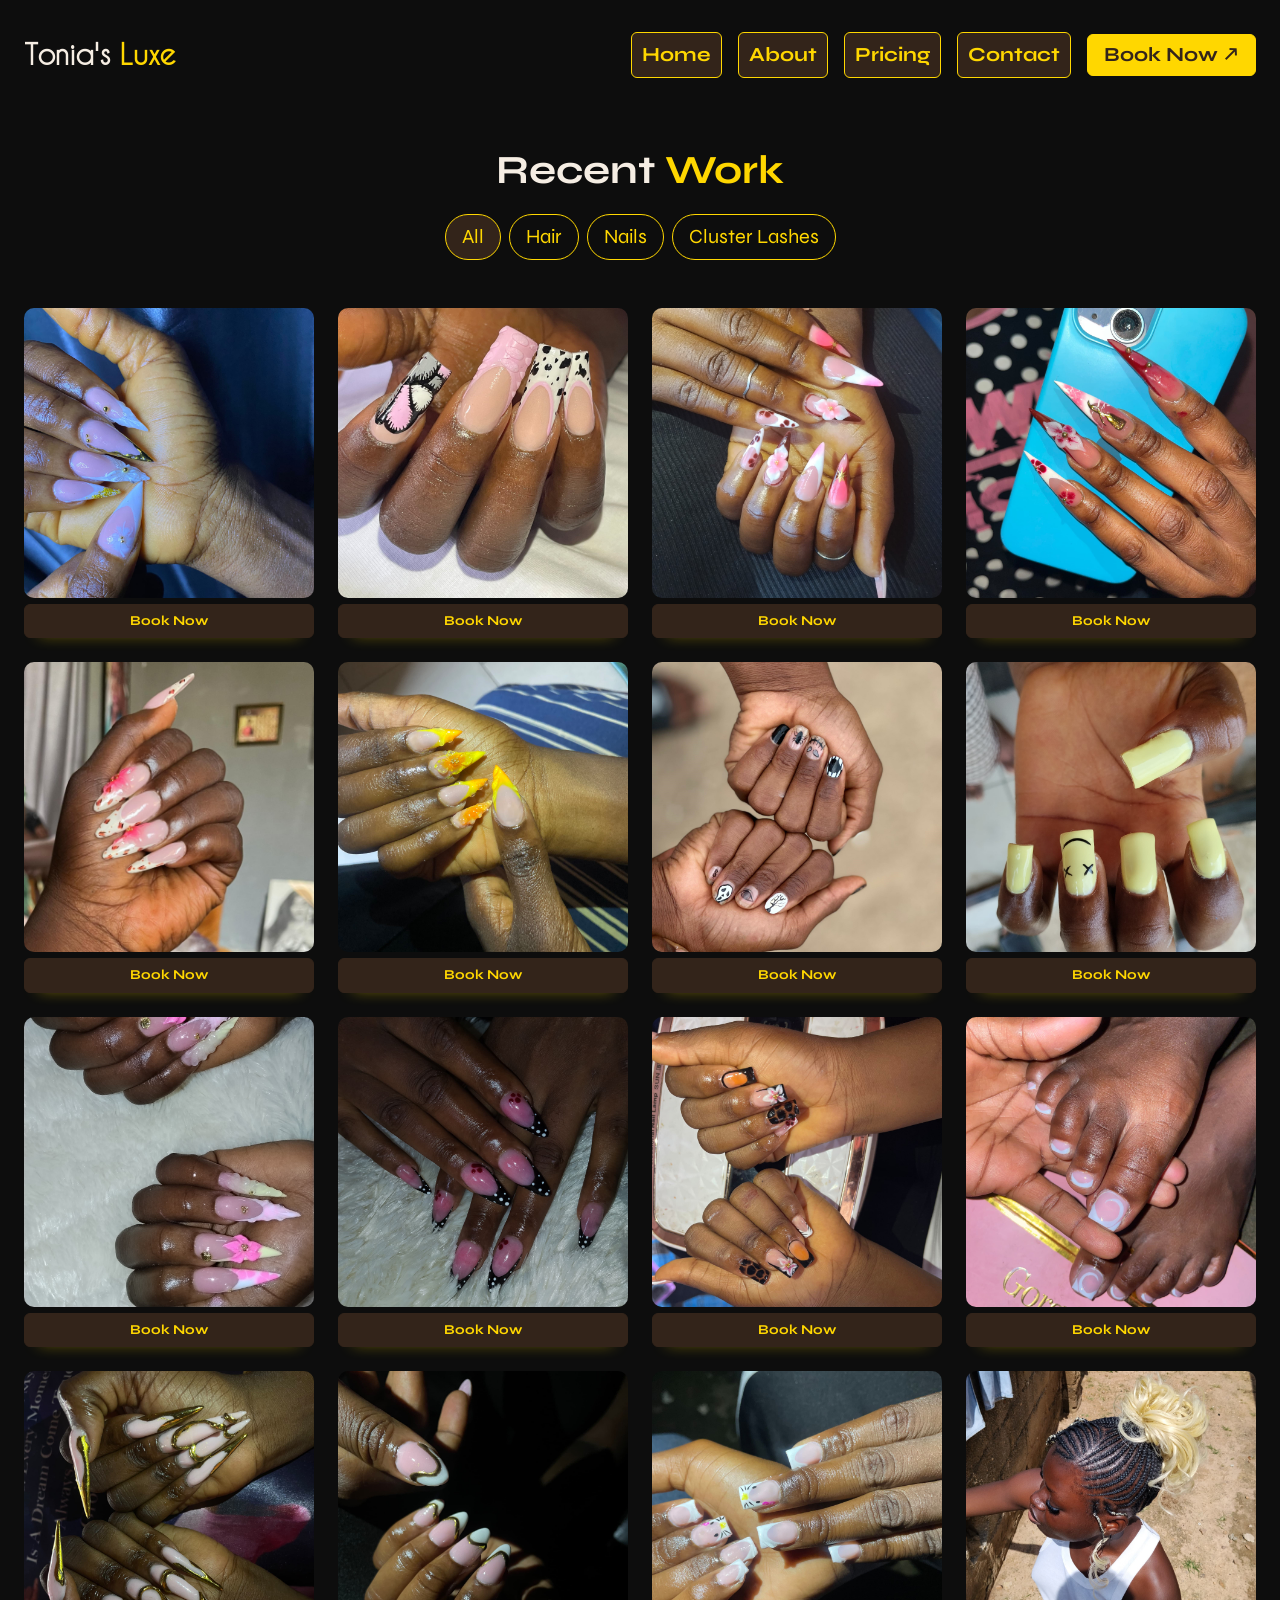
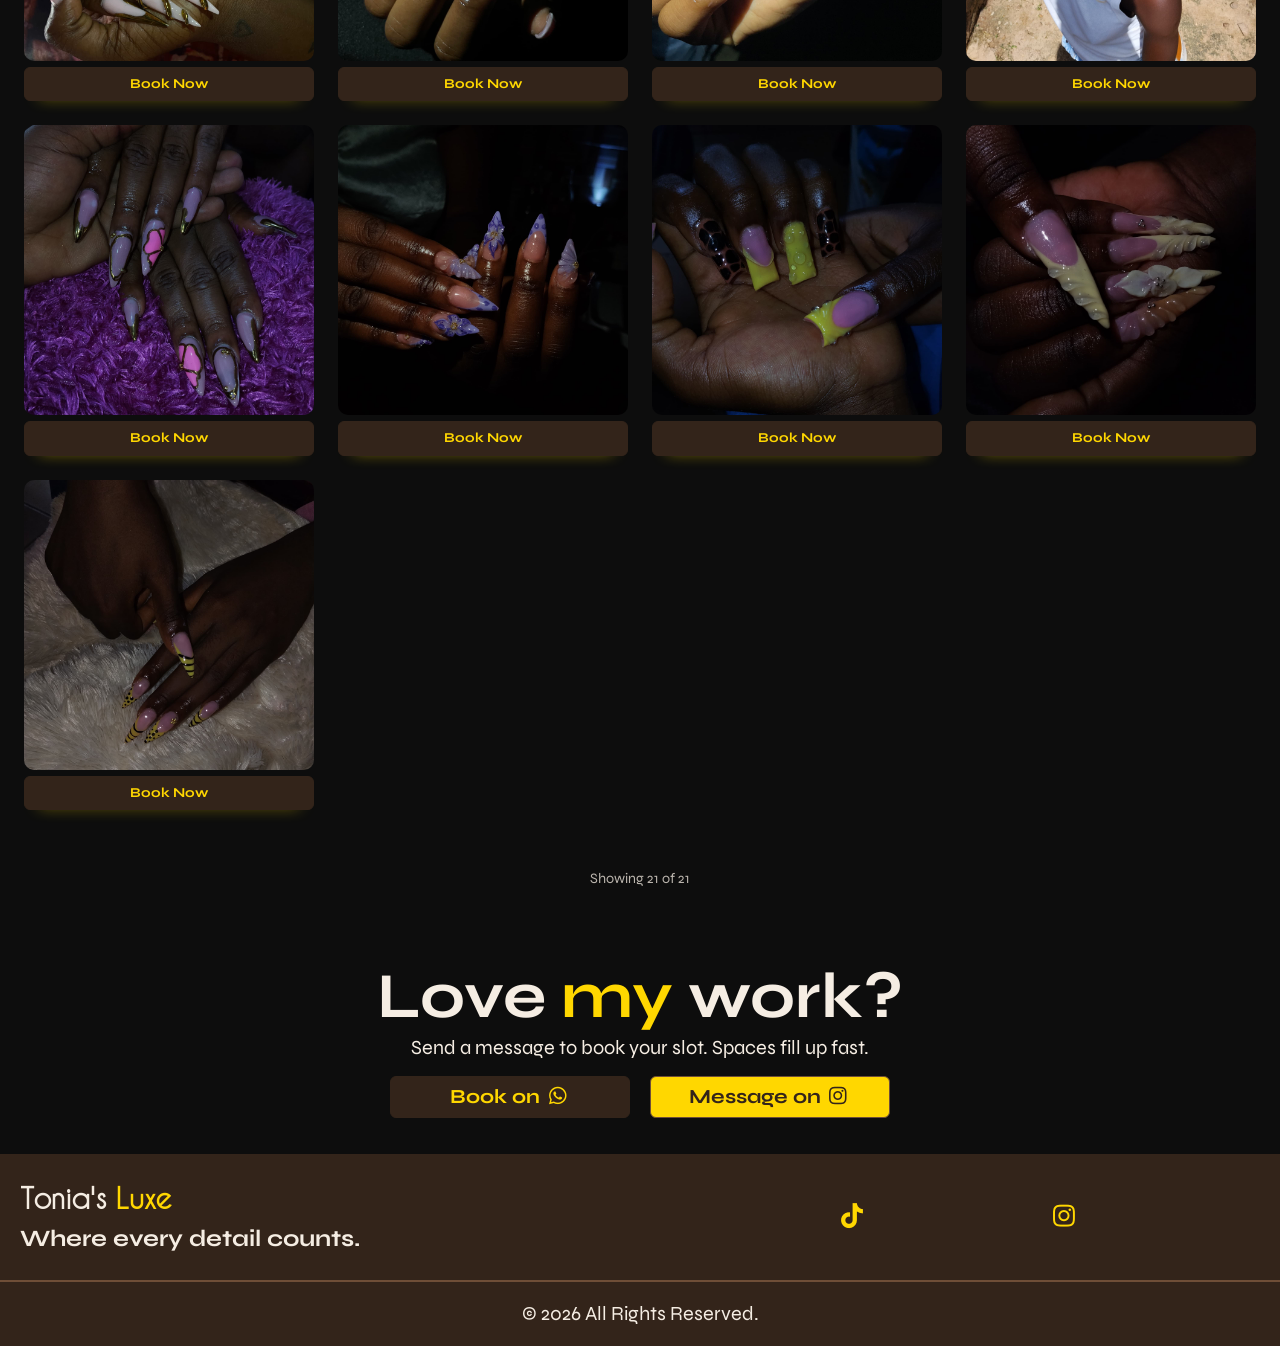
==== commit 1e6d2b1d: "price typo correction" ====
--- a/work.html
+++ b/work.html
@@ -25,18 +25,18 @@
           </li>
           <li>
             <a
-              href="https://wa.me/2349064681261?text=Hello%20I'd%20like%20to%20your%20pricing"
+              href="https://wa.me/2349064681261?text=Hello%20I'd%20like%20to%20know%20your%20pricing"
               >Pricing</a
             >
           </li>
           <li>
-            <a href="#booking">Contact</a>
+            <a href="./index.html#booking">Contact</a>
           </li>
         </ul>
 
         <div class="header-cta">
           <a
-            href="https://wa.me/2349064681261?text=Hello%20I'd%20like%20to%20your%20pricing"
+            href="https://wa.me/2349064681261?text=Hello%20I'd%20like%20to%20know%20your%20pricing"
             class="header-btn"
             >Book Now &UpperRightArrow;</a
           >
@@ -400,7 +400,7 @@
 
           <div class="cta">
             <a
-              href="https://wa.me/2349064681261?text=Hello%20I'd%20like%20to%20your%20pricing"
+              href="https://wa.me/2349064681261?text=Hello%20I'd%20like%20to%20know%20your%20pricing"
               class="btn"
               >Book on <i class="fa-brands fa-whatsapp"></i
             ></a>
@@ -422,20 +422,15 @@
         <div class="socials">
           <ul>
             <li>
-              <a href="#">
+              <a href="https://vm.tiktok.com/ZS9UBJeCFP81C-ki1kR/">
                 <i class="fa-brands fa-tiktok"></i>
               </a>
             </li>
             <li>
-              <a href="#">
+              <a href="https://www.instagram.com/tonialuke111">
                 <i class="fa-brands fa-instagram"></i>
               </a>
             </li>
-            <li>
-              <a href="#">
-                <i class="fa-brands fa-whatsapp"></i>
-              </a>
-            </li>
           </ul>
         </div>
       </div>
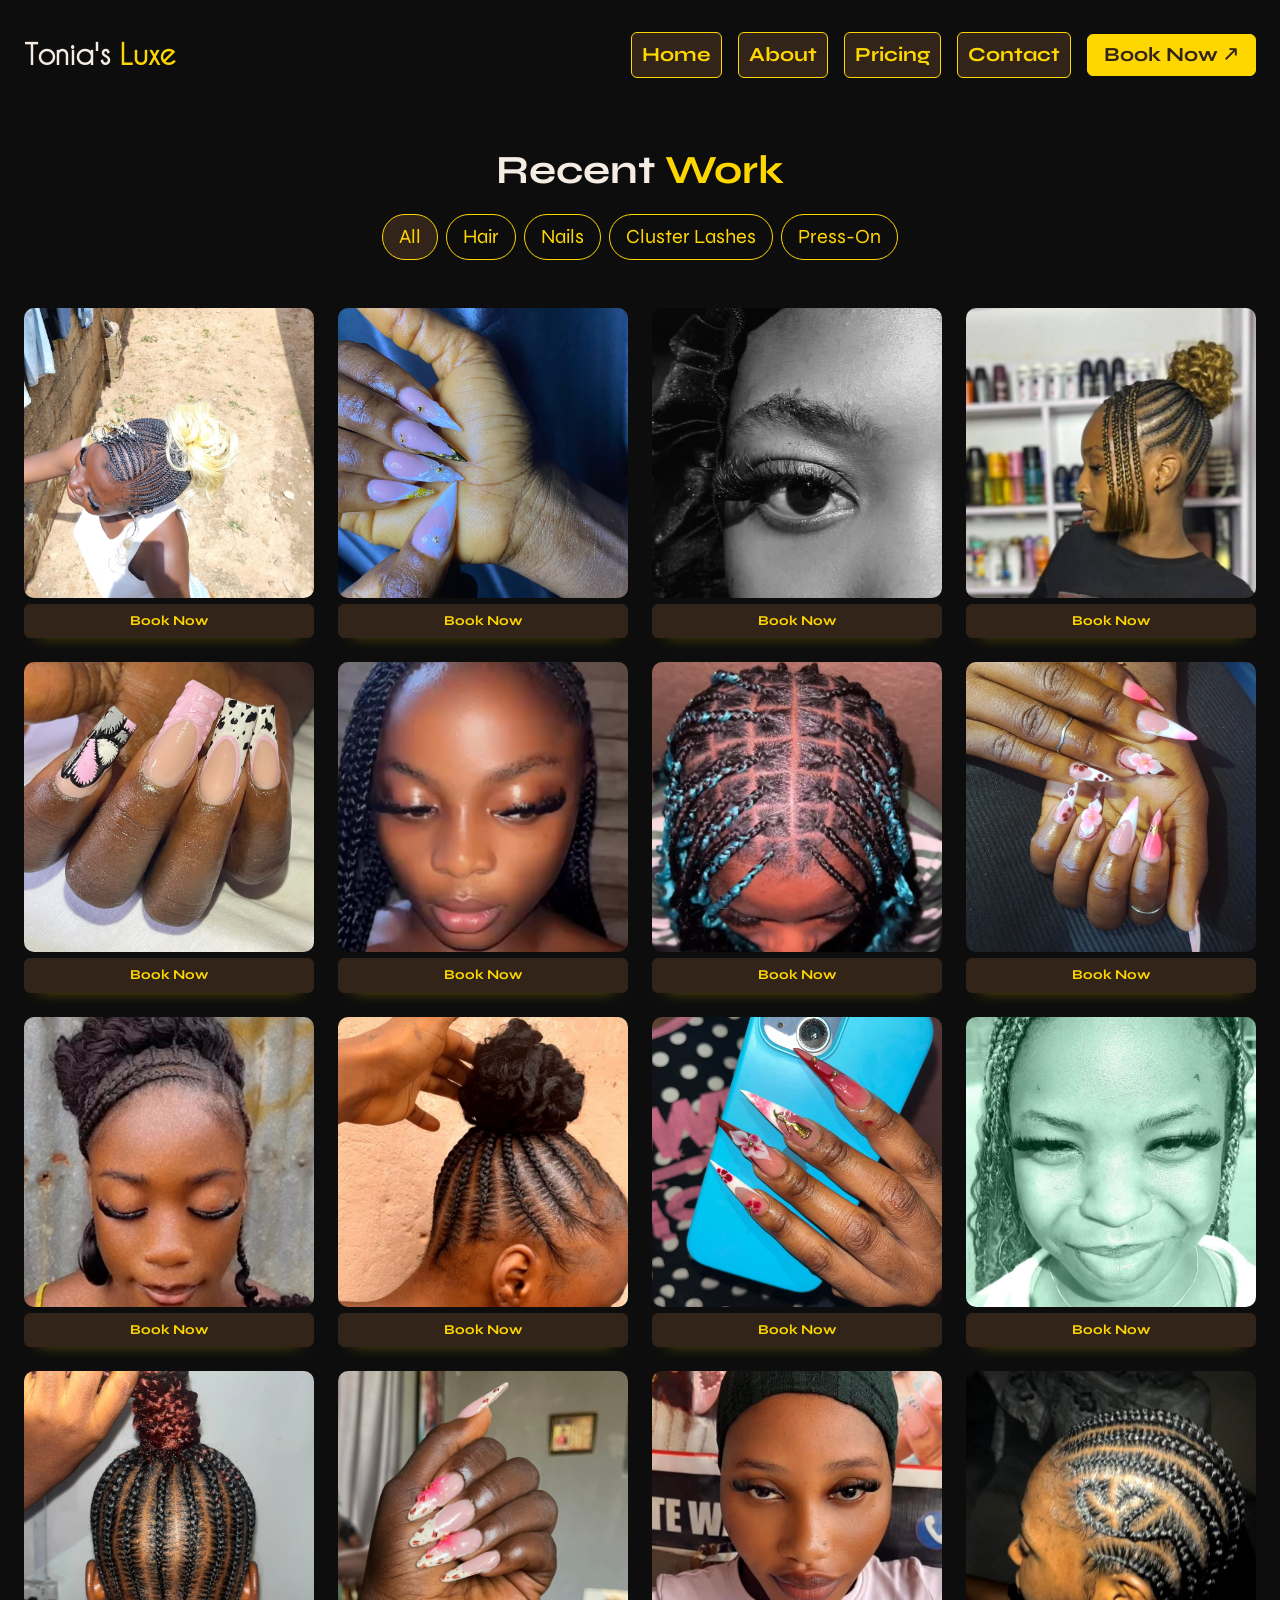
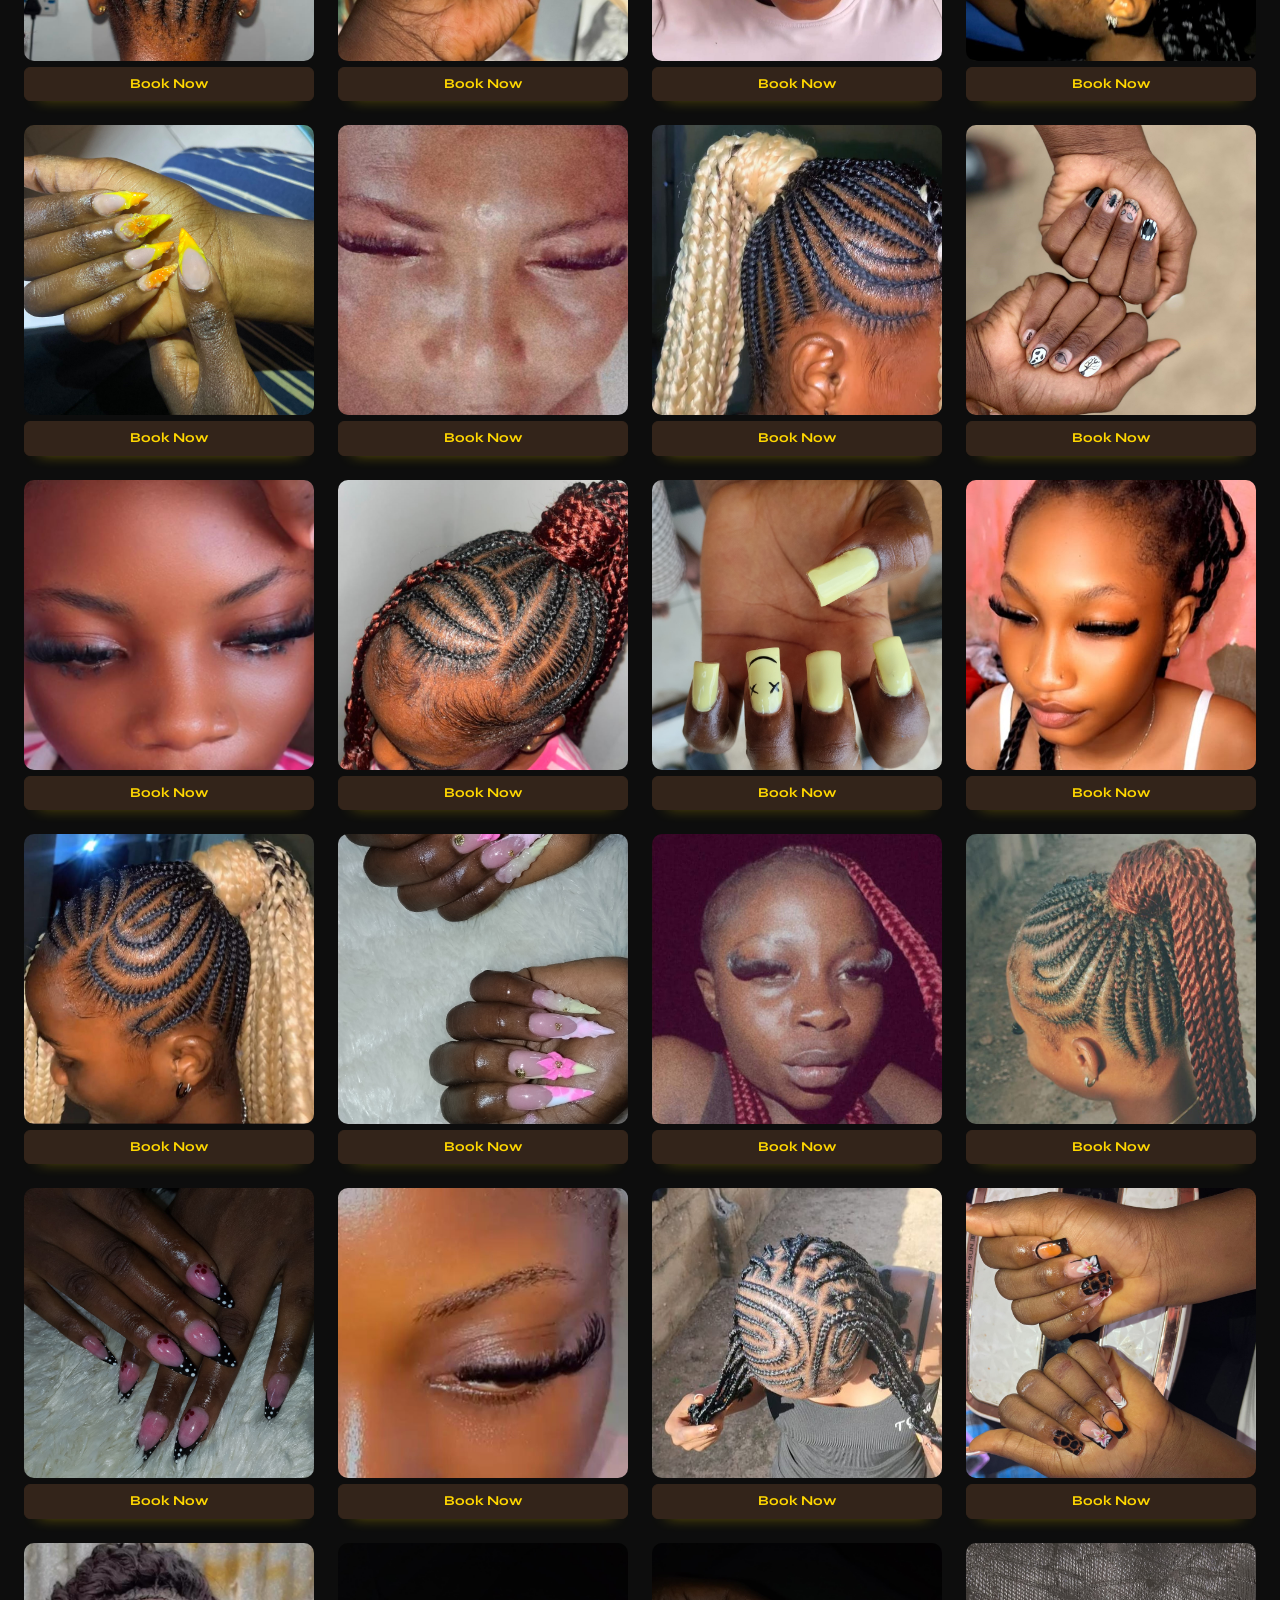
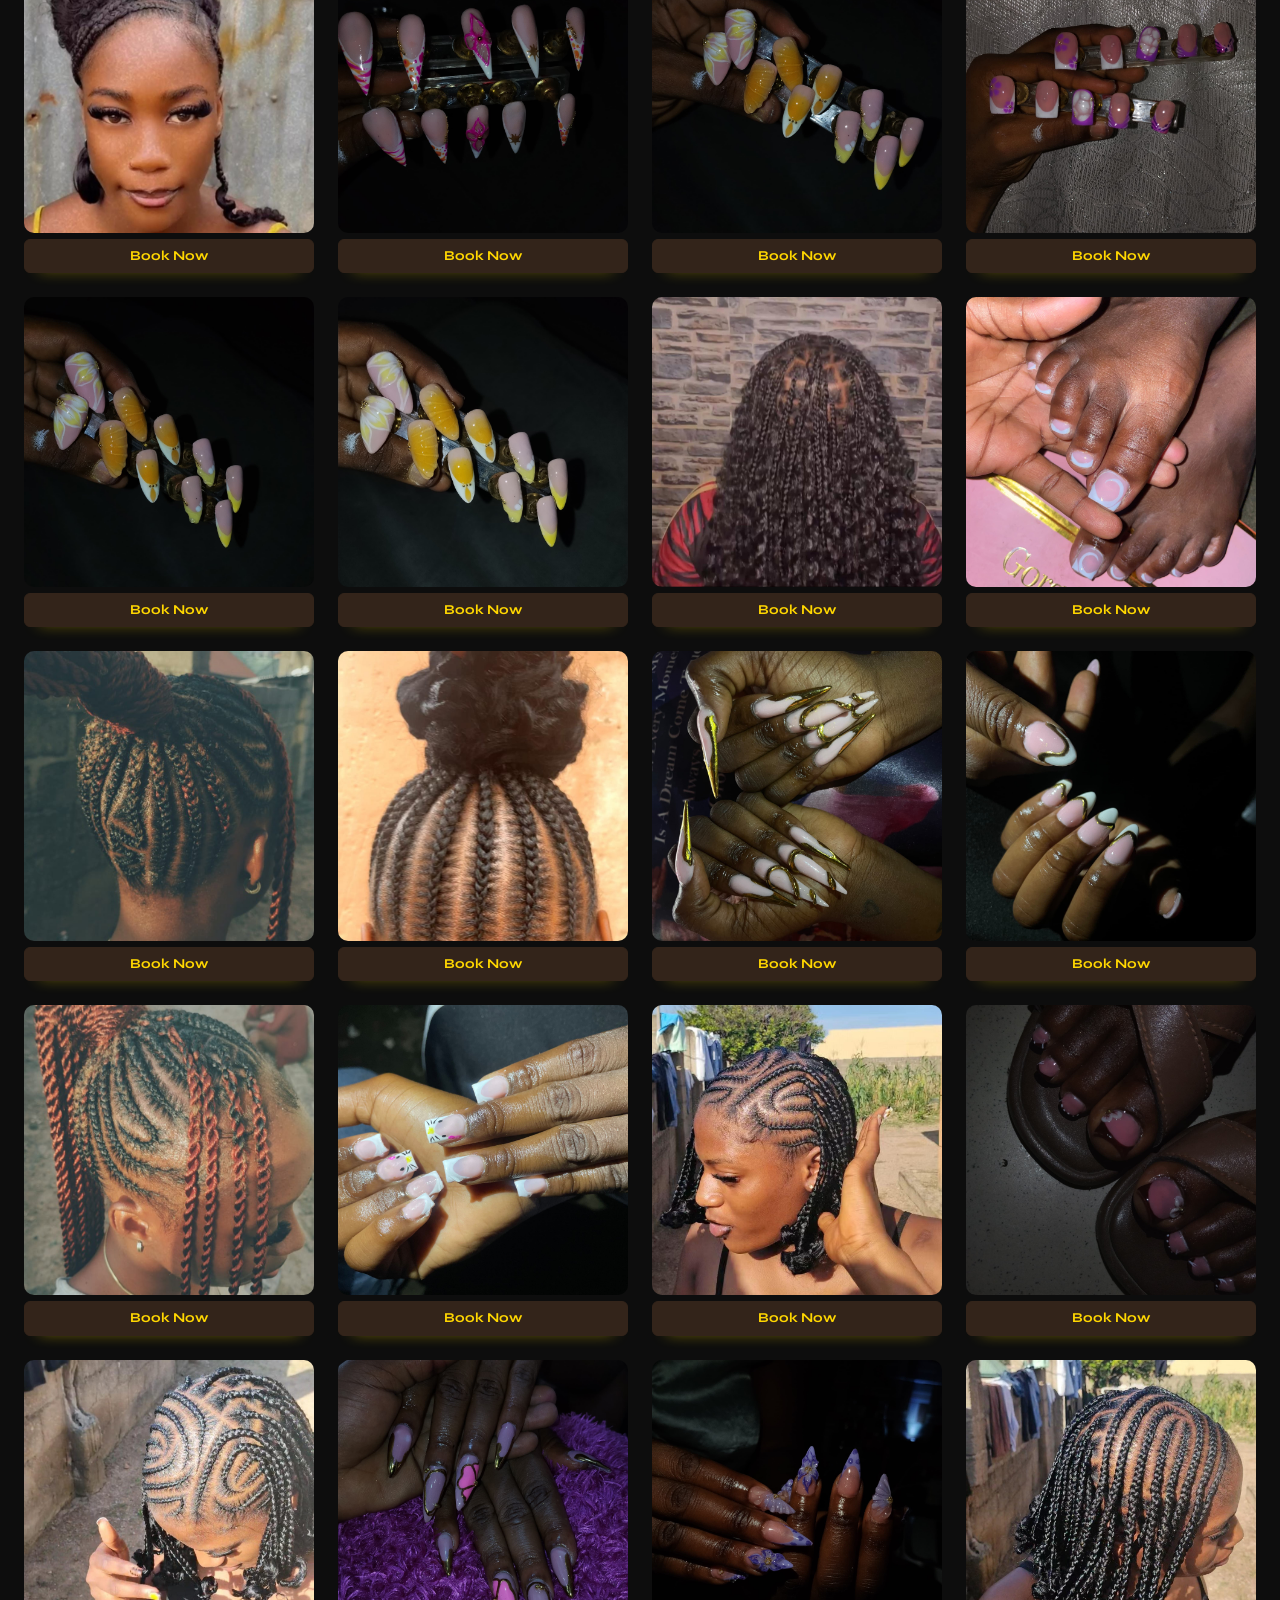
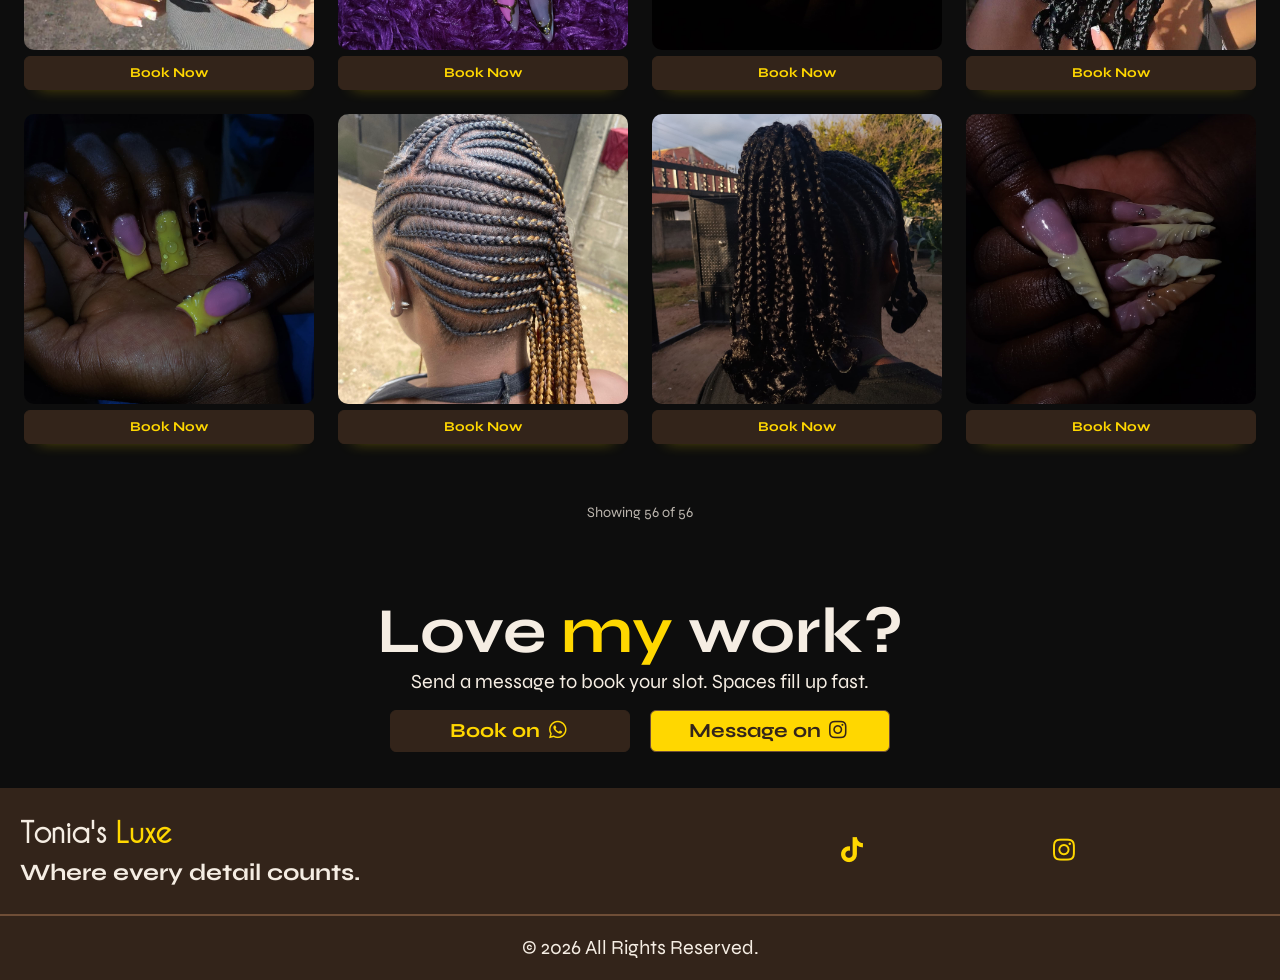
==== commit cb89192a: "commit second batch just pics" ====
--- a/work.html
+++ b/work.html
@@ -3,7 +3,12 @@
   <head>
     <meta charset="UTF-8" />
     <meta name="viewport" content="width=device-width, initial-scale=1.0" />
-    <title>Tonia's Luxe | Recent Work</title>
+    <meta
+      name="description"
+      content="Discover professional hair styling, nail care and lash services at Tonia's luxe in Abuja. View our services and portfolio."
+    />
+    <title>Tonia's Luxe | Hair, Nails and Lashes in Abuja</title>
+    <link rel="canonical" href="https://tonialuxe.vercel.app" />
     <link rel="stylesheet" href="fontawesome/css/fontawesome.css" />
     <link rel="stylesheet" href="fontawesome/css/brands.css" />
     <link rel="stylesheet" href="fontawesome/css/solid.css" />
@@ -25,17 +30,21 @@
           </li>
           <li>
             <a
+              target="_blank"
+              rel="noreferrer noopener"
               href="https://wa.me/2349064681261?text=Hello%20I'd%20like%20to%20know%20your%20pricing"
               >Pricing</a
             >
           </li>
           <li>
-            <a href="./index.html#booking">Contact</a>
+            <a href="#booking">Contact</a>
           </li>
         </ul>
 
         <div class="header-cta">
           <a
+            target="_blank"
+            rel="noreferrer noopener"
             href="https://wa.me/2349064681261?text=Hello%20I'd%20like%20to%20know%20your%20pricing"
             class="header-btn"
             >Book Now &UpperRightArrow;</a
@@ -64,6 +73,7 @@
             <button data-filter="hair">Hair</button>
             <button data-filter="nails">Nails</button>
             <button data-filter="lash">Cluster Lashes</button>
+            <button data-filter="press">Press-On</button>
           </div>
 
           <div class="tab-grid">
@@ -71,11 +81,13 @@
               <img
                 alt="nail tech project"
                 loading="lazy"
-                src="./images/work/1.jpg"
-              />
-              <figcaption>
-                <a
-                  class="btn"
+                src="./images/hair/1.jpg"
+              />
+              <figcaption>
+                <a
+                  class="btn"
+                  target="_blank"
+                  rel="noreferrer noopener"
                   href="https://wa.me/2349064681261?text=Hello%20I%20want%20this%20style"
                   >Book Now</a
                 >
@@ -86,11 +98,13 @@
               <img
                 alt="nail tech project"
                 loading="lazy"
-                src="./images/work/2.jpg"
-              />
-              <figcaption>
-                <a
-                  class="btn"
+                src="./images/nails/1.jpg"
+              />
+              <figcaption>
+                <a
+                  class="btn"
+                  target="_blank"
+                  rel="noreferrer noopener"
                   href="https://wa.me/2349064681261?text=Hello%20I%20want%20this%20style"
                   >Book Now</a
                 >
@@ -101,11 +115,13 @@
               <img
                 alt="nail tech project"
                 loading="lazy"
-                src="./images/work/3.jpg"
-              />
-              <figcaption>
-                <a
-                  class="btn"
+                src="./images/lash/10.jpg"
+              />
+              <figcaption>
+                <a
+                  class="btn"
+                  target="_blank"
+                  rel="noreferrer noopener"
                   href="https://wa.me/2349064681261?text=Hello%20I%20want%20this%20style"
                   >Book Now</a
                 >
@@ -116,11 +132,13 @@
               <img
                 alt="nail tech project"
                 loading="lazy"
-                src="./images/work/4.jpg"
-              />
-              <figcaption>
-                <a
-                  class="btn"
+                src="./images/hair/2.jpg"
+              />
+              <figcaption>
+                <a
+                  class="btn"
+                  target="_blank"
+                  rel="noreferrer noopener"
                   href="https://wa.me/2349064681261?text=Hello%20I%20want%20this%20style"
                   >Book Now</a
                 >
@@ -131,11 +149,13 @@
               <img
                 alt="nail tech project"
                 loading="lazy"
-                src="./images/work/5.jpg"
-              />
-              <figcaption>
-                <a
-                  class="btn"
+                src="./images/nails/2.jpg"
+              />
+              <figcaption>
+                <a
+                  class="btn"
+                  target="_blank"
+                  rel="noreferrer noopener"
                   href="https://wa.me/2349064681261?text=Hello%20I%20want%20this%20style"
                   >Book Now</a
                 >
@@ -146,11 +166,13 @@
               <img
                 alt="nail tech project"
                 loading="lazy"
-                src="./images/work/6.jpg"
-              />
-              <figcaption>
-                <a
-                  class="btn"
+                src="./images/lash/2.jpg"
+              />
+              <figcaption>
+                <a
+                  class="btn"
+                  target="_blank"
+                  rel="noreferrer noopener"
                   href="https://wa.me/2349064681261?text=Hello%20I%20want%20this%20style"
                   >Book Now</a
                 >
@@ -161,26 +183,30 @@
               <img
                 alt="nail tech job"
                 loading="lazy"
-                src="./images/work/7.jpg"
-              />
-              <figcaption>
-                <a
-                  class="btn"
-                  href="https://wa.me/2349064681261?text=Hello%20I%20want%20this%20style"
-                  >Book Now</a
-                >
-              </figcaption>
-            </figure>
-
-            <figure data-category="nails">
-              <img
-                alt="image is loading, image of my work though."
-                loading="lazy"
-                src="./images/work/8.jpg"
-              />
-              <figcaption>
-                <a
-                  class="btn"
+                src="./images/hair/3.jpg"
+              />
+              <figcaption>
+                <a
+                  class="btn"
+                  target="_blank"
+                  rel="noreferrer noopener"
+                  href="https://wa.me/2349064681261?text=Hello%20I%20want%20this%20style"
+                  >Book Now</a
+                >
+              </figcaption>
+            </figure>
+
+            <figure data-category="nails">
+              <img
+                alt="image is loading, image of my work though."
+                loading="lazy"
+                src="./images/nails/3.jpg"
+              />
+              <figcaption>
+                <a
+                  class="btn"
+                  target="_blank"
+                  rel="noreferrer noopener"
                   href="https://wa.me/2349064681261?text=Hello%20I%20want%20this%20style"
                   >Book Now</a
                 >
@@ -191,41 +217,47 @@
               <img
                 alt="image is loading, image of my work though."
                 loading="lazy"
-                src="./images/work/9.jpg"
-              />
-              <figcaption>
-                <a
-                  class="btn"
-                  href="https://wa.me/2349064681261?text=Hello%20I%20want%20this%20style"
-                  >Book Now</a
-                >
-              </figcaption>
-            </figure>
-
-            <figure data-category="hair">
-              <img
-                alt="image is loading, image of my work though."
-                loading="lazy"
-                src="./images/work/10.jpg"
-              />
-              <figcaption>
-                <a
-                  class="btn"
-                  href="https://wa.me/2349064681261?text=Hello%20I%20want%20this%20style"
-                  >Book Now</a
-                >
-              </figcaption>
-            </figure>
-
-            <figure data-category="nails">
-              <img
-                alt="image is loading, image of my work though."
-                loading="lazy"
-                src="./images/work/11.jpg"
-              />
-              <figcaption>
-                <a
-                  class="btn"
+                src="./images/lash/3.jpg"
+              />
+              <figcaption>
+                <a
+                  class="btn"
+                  target="_blank"
+                  rel="noreferrer noopener"
+                  href="https://wa.me/2349064681261?text=Hello%20I%20want%20this%20style"
+                  >Book Now</a
+                >
+              </figcaption>
+            </figure>
+
+            <figure data-category="hair">
+              <img
+                alt="image is loading, image of my work though."
+                loading="lazy"
+                src="./images/hair/4.jpg"
+              />
+              <figcaption>
+                <a
+                  class="btn"
+                  target="_blank"
+                  rel="noreferrer noopener"
+                  href="https://wa.me/2349064681261?text=Hello%20I%20want%20this%20style"
+                  >Book Now</a
+                >
+              </figcaption>
+            </figure>
+
+            <figure data-category="nails">
+              <img
+                alt="image is loading, image of my work though."
+                loading="lazy"
+                src="./images/nails/4.jpg"
+              />
+              <figcaption>
+                <a
+                  class="btn"
+                  target="_blank"
+                  rel="noreferrer noopener"
                   href="https://wa.me/2349064681261?text=Hello%20I%20want%20this%20style"
                   >Book Now</a
                 >
@@ -236,41 +268,47 @@
               <img
                 alt="image is loading, image of my work though."
                 loading="lazy"
-                src="./images/work/12.jpg"
-              />
-              <figcaption>
-                <a
-                  class="btn"
-                  href="https://wa.me/2349064681261?text=Hello%20I%20want%20this%20style"
-                  >Book Now</a
-                >
-              </figcaption>
-            </figure>
-
-            <figure data-category="hair">
-              <img
-                alt="image is loading, image of my work though."
-                loading="lazy"
-                src="./images/work/13.jpg"
-              />
-              <figcaption>
-                <a
-                  class="btn"
-                  href="https://wa.me/2349064681261?text=Hello%20I%20want%20this%20style"
-                  >Book Now</a
-                >
-              </figcaption>
-            </figure>
-
-            <figure data-category="nails">
-              <img
-                alt="image is loading, image of my work though."
-                loading="lazy"
-                src="./images/work/14.jpg"
-              />
-              <figcaption>
-                <a
-                  class="btn"
+                src="./images/lash/4.jpg"
+              />
+              <figcaption>
+                <a
+                  class="btn"
+                  target="_blank"
+                  rel="noreferrer noopener"
+                  href="https://wa.me/2349064681261?text=Hello%20I%20want%20this%20style"
+                  >Book Now</a
+                >
+              </figcaption>
+            </figure>
+
+            <figure data-category="hair">
+              <img
+                alt="image is loading, image of my work though."
+                loading="lazy"
+                src="./images/hair/5.jpg"
+              />
+              <figcaption>
+                <a
+                  class="btn"
+                  target="_blank"
+                  rel="noreferrer noopener"
+                  href="https://wa.me/2349064681261?text=Hello%20I%20want%20this%20style"
+                  >Book Now</a
+                >
+              </figcaption>
+            </figure>
+
+            <figure data-category="nails">
+              <img
+                alt="image is loading, image of my work though."
+                loading="lazy"
+                src="./images/nails/5.jpg"
+              />
+              <figcaption>
+                <a
+                  class="btn"
+                  target="_blank"
+                  rel="noreferrer noopener"
                   href="https://wa.me/2349064681261?text=Hello%20I%20want%20this%20style"
                   >Book Now</a
                 >
@@ -281,41 +319,47 @@
               <img
                 alt="image is loading, image of my work though."
                 loading="lazy"
-                src="./images/work/15.jpg"
-              />
-              <figcaption>
-                <a
-                  class="btn"
-                  href="https://wa.me/2349064681261?text=Hello%20I%20want%20this%20style"
-                  >Book Now</a
-                >
-              </figcaption>
-            </figure>
-
-            <figure data-category="hair">
-              <img
-                alt="image is loading, image of my work though."
-                loading="lazy"
-                src="./images/work/16.jpg"
-              />
-              <figcaption>
-                <a
-                  class="btn"
-                  href="https://wa.me/2349064681261?text=Hello%20I%20want%20this%20style"
-                  >Book Now</a
-                >
-              </figcaption>
-            </figure>
-
-            <figure data-category="nails">
-              <img
-                alt="image is loading, image of my work though."
-                loading="lazy"
-                src="./images/work/17.jpg"
-              />
-              <figcaption>
-                <a
-                  class="btn"
+                src="./images/lash/5.jpg"
+              />
+              <figcaption>
+                <a
+                  class="btn"
+                  target="_blank"
+                  rel="noreferrer noopener"
+                  href="https://wa.me/2349064681261?text=Hello%20I%20want%20this%20style"
+                  >Book Now</a
+                >
+              </figcaption>
+            </figure>
+
+            <figure data-category="hair">
+              <img
+                alt="image is loading, image of my work though."
+                loading="lazy"
+                src="./images/hair/6.jpg"
+              />
+              <figcaption>
+                <a
+                  class="btn"
+                  target="_blank"
+                  rel="noreferrer noopener"
+                  href="https://wa.me/2349064681261?text=Hello%20I%20want%20this%20style"
+                  >Book Now</a
+                >
+              </figcaption>
+            </figure>
+
+            <figure data-category="nails">
+              <img
+                alt="image is loading, image of my work though."
+                loading="lazy"
+                src="./images/nails/6.jpg"
+              />
+              <figcaption>
+                <a
+                  class="btn"
+                  target="_blank"
+                  rel="noreferrer noopener"
                   href="https://wa.me/2349064681261?text=Hello%20I%20want%20this%20style"
                   >Book Now</a
                 >
@@ -326,41 +370,47 @@
               <img
                 alt="image is loading, image of my work though."
                 loading="lazy"
-                src="./images/work/18.jpg"
-              />
-              <figcaption>
-                <a
-                  class="btn"
-                  href="https://wa.me/2349064681261?text=Hello%20I%20want%20this%20style"
-                  >Book Now</a
-                >
-              </figcaption>
-            </figure>
-
-            <figure data-category="hair">
-              <img
-                alt="image is loading, image of my work though."
-                loading="lazy"
-                src="./images/work/19.jpg"
-              />
-              <figcaption>
-                <a
-                  class="btn"
-                  href="https://wa.me/2349064681261?text=Hello%20I%20want%20this%20style"
-                  >Book Now</a
-                >
-              </figcaption>
-            </figure>
-
-            <figure data-category="nails">
-              <img
-                alt="image is loading, image of my work though."
-                loading="lazy"
-                src="./images/work/20.jpg"
-              />
-              <figcaption>
-                <a
-                  class="btn"
+                src="./images/lash/6.jpg"
+              />
+              <figcaption>
+                <a
+                  class="btn"
+                  target="_blank"
+                  rel="noreferrer noopener"
+                  href="https://wa.me/2349064681261?text=Hello%20I%20want%20this%20style"
+                  >Book Now</a
+                >
+              </figcaption>
+            </figure>
+
+            <figure data-category="hair">
+              <img
+                alt="image is loading, image of my work though."
+                loading="lazy"
+                src="./images/hair/7.jpg"
+              />
+              <figcaption>
+                <a
+                  class="btn"
+                  target="_blank"
+                  rel="noreferrer noopener"
+                  href="https://wa.me/2349064681261?text=Hello%20I%20want%20this%20style"
+                  >Book Now</a
+                >
+              </figcaption>
+            </figure>
+
+            <figure data-category="nails">
+              <img
+                alt="image is loading, image of my work though."
+                loading="lazy"
+                src="./images/nails/7.jpg"
+              />
+              <figcaption>
+                <a
+                  class="btn"
+                  target="_blank"
+                  rel="noreferrer noopener"
                   href="https://wa.me/2349064681261?text=Hello%20I%20want%20this%20style"
                   >Book Now</a
                 >
@@ -371,11 +421,590 @@
               <img
                 alt="image is loading, image of my work though."
                 loading="lazy"
-                src="./images/work/21.jpg"
-              />
-              <figcaption>
-                <a
-                  class="btn"
+                src="./images/lash/7.jpg"
+              />
+              <figcaption>
+                <a
+                  class="btn"
+                  target="_blank"
+                  rel="noreferrer noopener"
+                  href="https://wa.me/2349064681261?text=Hello%20I%20want%20this%20style"
+                  >Book Now</a
+                >
+              </figcaption>
+            </figure>
+
+            <figure data-category="hair">
+              <img
+                alt="image is loading, image of my work though."
+                loading="lazy"
+                src="./images/hair/8.jpg"
+              />
+              <figcaption>
+                <a
+                  class="btn"
+                  target="_blank"
+                  rel="noreferrer noopener"
+                  href="https://wa.me/2349064681261?text=Hello%20I%20want%20this%20style"
+                  >Book Now</a
+                >
+              </figcaption>
+            </figure>
+            <figure data-category="nails">
+              <img
+                alt="image is loading, image of my work though."
+                loading="lazy"
+                src="./images/nails/8.jpg"
+              />
+              <figcaption>
+                <a
+                  class="btn"
+                  target="_blank"
+                  rel="noreferrer noopener"
+                  href="https://wa.me/2349064681261?text=Hello%20I%20want%20this%20style"
+                  >Book Now</a
+                >
+              </figcaption>
+            </figure>
+            <figure data-category="lash">
+              <img
+                alt="image is loading, image of my work though."
+                loading="lazy"
+                src="./images/lash/8.jpg"
+              />
+              <figcaption>
+                <a
+                  class="btn"
+                  target="_blank"
+                  rel="noreferrer noopener"
+                  href="https://wa.me/2349064681261?text=Hello%20I%20want%20this%20style"
+                  >Book Now</a
+                >
+              </figcaption>
+            </figure>
+            <figure data-category="hair">
+              <img
+                alt="image is loading, image of my work though."
+                loading="lazy"
+                src="./images/hair/9.jpg"
+              />
+              <figcaption>
+                <a
+                  class="btn"
+                  target="_blank"
+                  rel="noreferrer noopener"
+                  href="https://wa.me/2349064681261?text=Hello%20I%20want%20this%20style"
+                  >Book Now</a
+                >
+              </figcaption>
+            </figure>
+            <figure data-category="nails">
+              <img
+                alt="image is loading, image of my work though."
+                loading="lazy"
+                src="./images/nails/9.jpg"
+              />
+              <figcaption>
+                <a
+                  class="btn"
+                  target="_blank"
+                  rel="noreferrer noopener"
+                  href="https://wa.me/2349064681261?text=Hello%20I%20want%20this%20style"
+                  >Book Now</a
+                >
+              </figcaption>
+            </figure>
+            <figure data-category="lash">
+              <img
+                alt="image is loading, image of my work though."
+                loading="lazy"
+                src="./images/lash/9.jpg"
+              />
+              <figcaption>
+                <a
+                  class="btn"
+                  target="_blank"
+                  rel="noreferrer noopener"
+                  href="https://wa.me/2349064681261?text=Hello%20I%20want%20this%20style"
+                  >Book Now</a
+                >
+              </figcaption>
+            </figure>
+            <figure data-category="hair">
+              <img
+                alt="image is loading, image of my work though."
+                loading="lazy"
+                src="./images/hair/10.jpg"
+              />
+              <figcaption>
+                <a
+                  class="btn"
+                  target="_blank"
+                  rel="noreferrer noopener"
+                  href="https://wa.me/2349064681261?text=Hello%20I%20want%20this%20style"
+                  >Book Now</a
+                >
+              </figcaption>
+            </figure>
+            <figure data-category="nails">
+              <img
+                alt="image is loading, image of my work though."
+                loading="lazy"
+                src="./images/nails/10.jpg"
+              />
+              <figcaption>
+                <a
+                  class="btn"
+                  target="_blank"
+                  rel="noreferrer noopener"
+                  href="https://wa.me/2349064681261?text=Hello%20I%20want%20this%20style"
+                  >Book Now</a
+                >
+              </figcaption>
+            </figure>
+            <figure data-category="lash">
+              <img
+                alt="image is loading, image of my work though."
+                loading="lazy"
+                src="./images/lash/1.jpg"
+              />
+              <figcaption>
+                <a
+                  class="btn"
+                  target="_blank"
+                  rel="noreferrer noopener"
+                  href="https://wa.me/2349064681261?text=Hello%20I%20want%20this%20style"
+                  >Book Now</a
+                >
+              </figcaption>
+            </figure>
+            <figure data-category="hair">
+              <img
+                alt="image is loading, image of my work though."
+                loading="lazy"
+                src="./images/hair/11.jpg"
+              />
+              <figcaption>
+                <a
+                  class="btn"
+                  target="_blank"
+                  rel="noreferrer noopener"
+                  href="https://wa.me/2349064681261?text=Hello%20I%20want%20this%20style"
+                  >Book Now</a
+                >
+              </figcaption>
+            </figure>
+            <figure data-category="nails">
+              <img
+                alt="image is loading, image of my work though."
+                loading="lazy"
+                src="./images/nails/11.jpg"
+              />
+              <figcaption>
+                <a
+                  class="btn"
+                  target="_blank"
+                  rel="noreferrer noopener"
+                  href="https://wa.me/2349064681261?text=Hello%20I%20want%20this%20style"
+                  >Book Now</a
+                >
+              </figcaption>
+            </figure>
+            <figure data-category="lash">
+              <img
+                alt="image is loading, image of my work though."
+                loading="lazy"
+                src="./images/lash/11.jpg"
+              />
+              <figcaption>
+                <a
+                  class="btn"
+                  target="_blank"
+                  rel="noreferrer noopener"
+                  href="https://wa.me/2349064681261?text=Hello%20I%20want%20this%20style"
+                  >Book Now</a
+                >
+              </figcaption>
+            </figure>
+            <figure data-category="press">
+              <img
+                alt="image is loading, image of my work though."
+                loading="lazy"
+                src="./images/press_on/1.jpg"
+              />
+              <figcaption>
+                <a
+                  class="btn"
+                  target="_blank"
+                  rel="noreferrer noopener"
+                  href="https://wa.me/2349064681261?text=Hello%20I%20want%20this%20style"
+                  >Book Now</a
+                >
+              </figcaption>
+            </figure>
+            <figure data-category="press">
+              <img
+                alt="image is loading, image of my work though."
+                loading="lazy"
+                src="./images/press_on/2.jpg"
+              />
+              <figcaption>
+                <a
+                  class="btn"
+                  target="_blank"
+                  rel="noreferrer noopener"
+                  href="https://wa.me/2349064681261?text=Hello%20I%20want%20this%20style"
+                  >Book Now</a
+                >
+              </figcaption>
+            </figure>
+            <figure data-category="press">
+              <img
+                alt="image is loading, image of my work though."
+                loading="lazy"
+                src="./images/press_on/3.jpg"
+              />
+              <figcaption>
+                <a
+                  class="btn"
+                  target="_blank"
+                  rel="noreferrer noopener"
+                  href="https://wa.me/2349064681261?text=Hello%20I%20want%20this%20style"
+                  >Book Now</a
+                >
+              </figcaption>
+            </figure>
+            <figure data-category="press">
+              <img
+                alt="image is loading, image of my work though."
+                loading="lazy"
+                src="./images/press_on/4.jpg"
+              />
+              <figcaption>
+                <a
+                  class="btn"
+                  target="_blank"
+                  rel="noreferrer noopener"
+                  href="https://wa.me/2349064681261?text=Hello%20I%20want%20this%20style"
+                  >Book Now</a
+                >
+              </figcaption>
+            </figure>
+            <figure data-category="press">
+              <img
+                alt="image is loading, image of my work though."
+                loading="lazy"
+                src="./images/press_on/5.jpg"
+              />
+              <figcaption>
+                <a
+                  class="btn"
+                  target="_blank"
+                  rel="noreferrer noopener"
+                  href="https://wa.me/2349064681261?text=Hello%20I%20want%20this%20style"
+                  >Book Now</a
+                >
+              </figcaption>
+            </figure>
+            <figure data-category="hair">
+              <img
+                alt="image is loading, image of my work though."
+                loading="lazy"
+                src="./images/hair/12.jpg"
+              />
+              <figcaption>
+                <a
+                  class="btn"
+                  target="_blank"
+                  rel="noreferrer noopener"
+                  href="https://wa.me/2349064681261?text=Hello%20I%20want%20this%20style"
+                  >Book Now</a
+                >
+              </figcaption>
+            </figure>
+            <figure data-category="nails">
+              <img
+                alt="image is loading, image of my work though."
+                loading="lazy"
+                src="./images/nails/12.jpg"
+              />
+              <figcaption>
+                <a
+                  class="btn"
+                  target="_blank"
+                  rel="noreferrer noopener"
+                  href="https://wa.me/2349064681261?text=Hello%20I%20want%20this%20style"
+                  >Book Now</a
+                >
+              </figcaption>
+            </figure>
+
+            <figure data-category="hair">
+              <img
+                alt="image is loading, image of my work though."
+                loading="lazy"
+                src="./images/hair/13.jpg"
+              />
+              <figcaption>
+                <a
+                  class="btn"
+                  target="_blank"
+                  rel="noreferrer noopener"
+                  href="https://wa.me/2349064681261?text=Hello%20I%20want%20this%20style"
+                  >Book Now</a
+                >
+              </figcaption>
+            </figure>
+
+            <figure data-category="hair">
+              <img
+                alt="image is loading, image of my work though."
+                loading="lazy"
+                src="./images/hair/14.jpg"
+              />
+              <figcaption>
+                <a
+                  class="btn"
+                  target="_blank"
+                  rel="noreferrer noopener"
+                  href="https://wa.me/2349064681261?text=Hello%20I%20want%20this%20style"
+                  >Book Now</a
+                >
+              </figcaption>
+            </figure>
+
+            <figure data-category="nails">
+              <img
+                alt="image is loading, image of my work though."
+                loading="lazy"
+                src="./images/nails/13.jpg"
+              />
+              <figcaption>
+                <a
+                  class="btn"
+                  target="_blank"
+                  rel="noreferrer noopener"
+                  href="https://wa.me/2349064681261?text=Hello%20I%20want%20this%20style"
+                  >Book Now</a
+                >
+              </figcaption>
+            </figure>
+
+            <figure data-category="nails">
+              <img
+                alt="image is loading, image of my work though."
+                loading="lazy"
+                src="./images/nails/14.jpg"
+              />
+              <figcaption>
+                <a
+                  class="btn"
+                  target="_blank"
+                  rel="noreferrer noopener"
+                  href="https://wa.me/2349064681261?text=Hello%20I%20want%20this%20style"
+                  >Book Now</a
+                >
+              </figcaption>
+            </figure>
+
+            <figure data-category="hair">
+              <img
+                alt="image is loading, image of my work though."
+                loading="lazy"
+                src="./images/hair/15.jpg"
+              />
+              <figcaption>
+                <a
+                  class="btn"
+                  target="_blank"
+                  rel="noreferrer noopener"
+                  href="https://wa.me/2349064681261?text=Hello%20I%20want%20this%20style"
+                  >Book Now</a
+                >
+              </figcaption>
+            </figure>
+
+            <figure data-category="nails">
+              <img
+                alt="image is loading, image of my work though."
+                loading="lazy"
+                src="./images/nails/15.jpg"
+              />
+              <figcaption>
+                <a
+                  class="btn"
+                  target="_blank"
+                  rel="noreferrer noopener"
+                  href="https://wa.me/2349064681261?text=Hello%20I%20want%20this%20style"
+                  >Book Now</a
+                >
+              </figcaption>
+            </figure>
+
+            <figure data-category="hair">
+              <img
+                alt="image is loading, image of my work though."
+                loading="lazy"
+                src="./images/hair/16.jpg"
+              />
+              <figcaption>
+                <a
+                  class="btn"
+                  target="_blank"
+                  rel="noreferrer noopener"
+                  href="https://wa.me/2349064681261?text=Hello%20I%20want%20this%20style"
+                  >Book Now</a
+                >
+              </figcaption>
+            </figure>
+
+            <figure data-category="nails">
+              <img
+                alt="image is loading, image of my work though."
+                loading="lazy"
+                src="./images/nails/16.jpg"
+              />
+              <figcaption>
+                <a
+                  class="btn"
+                  target="_blank"
+                  rel="noreferrer noopener"
+                  href="https://wa.me/2349064681261?text=Hello%20I%20want%20this%20style"
+                  >Book Now</a
+                >
+              </figcaption>
+            </figure>
+
+            <figure data-category="hair">
+              <img
+                alt="image is loading, image of my work though."
+                loading="lazy"
+                src="./images/hair/17.jpg"
+              />
+              <figcaption>
+                <a
+                  class="btn"
+                  target="_blank"
+                  rel="noreferrer noopener"
+                  href="https://wa.me/2349064681261?text=Hello%20I%20want%20this%20style"
+                  >Book Now</a
+                >
+              </figcaption>
+            </figure>
+
+            <figure data-category="nails">
+              <img
+                alt="image is loading, image of my work though."
+                loading="lazy"
+                src="./images/nails/17.jpg"
+              />
+              <figcaption>
+                <a
+                  class="btn"
+                  target="_blank"
+                  rel="noreferrer noopener"
+                  href="https://wa.me/2349064681261?text=Hello%20I%20want%20this%20style"
+                  >Book Now</a
+                >
+              </figcaption>
+            </figure>
+
+            <figure data-category="nails">
+              <img
+                alt="image is loading, image of my work though."
+                loading="lazy"
+                src="./images/nails/18.jpg"
+              />
+              <figcaption>
+                <a
+                  class="btn"
+                  target="_blank"
+                  rel="noreferrer noopener"
+                  href="https://wa.me/2349064681261?text=Hello%20I%20want%20this%20style"
+                  >Book Now</a
+                >
+              </figcaption>
+            </figure>
+
+            <figure data-category="hair">
+              <img
+                alt="image is loading, image of my work though."
+                loading="lazy"
+                src="./images/hair/18.jpg"
+              />
+              <figcaption>
+                <a
+                  class="btn"
+                  target="_blank"
+                  rel="noreferrer noopener"
+                  href="https://wa.me/2349064681261?text=Hello%20I%20want%20this%20style"
+                  >Book Now</a
+                >
+              </figcaption>
+            </figure>
+
+            <figure data-category="nails">
+              <img
+                alt="image is loading, image of my work though."
+                loading="lazy"
+                src="./images/nails/19.jpg"
+              />
+              <figcaption>
+                <a
+                  class="btn"
+                  target="_blank"
+                  rel="noreferrer noopener"
+                  href="https://wa.me/2349064681261?text=Hello%20I%20want%20this%20style"
+                  >Book Now</a
+                >
+              </figcaption>
+            </figure>
+
+            <figure data-category="hair">
+              <img
+                alt="image is loading, image of my work though."
+                loading="lazy"
+                src="./images/hair/19.jpg"
+              />
+              <figcaption>
+                <a
+                  class="btn"
+                  target="_blank"
+                  rel="noreferrer noopener"
+                  href="https://wa.me/2349064681261?text=Hello%20I%20want%20this%20style"
+                  >Book Now</a
+                >
+              </figcaption>
+            </figure>
+
+            <figure data-category="hair">
+              <img
+                alt="image is loading, image of my work though."
+                loading="lazy"
+                src="./images/hair/20.jpg"
+              />
+              <figcaption>
+                <a
+                  class="btn"
+                  target="_blank"
+                  rel="noreferrer noopener"
+                  href="https://wa.me/2349064681261?text=Hello%20I%20want%20this%20style"
+                  >Book Now</a
+                >
+              </figcaption>
+            </figure>
+
+            <figure data-category="nails">
+              <img
+                alt="image is loading, image of my work though."
+                loading="lazy"
+                src="./images/nails/20.jpg"
+              />
+              <figcaption>
+                <a
+                  class="btn"
+                  target="_blank"
+                  rel="noreferrer noopener"
                   href="https://wa.me/2349064681261?text=Hello%20I%20want%20this%20style"
                   >Book Now</a
                 >
@@ -400,11 +1029,17 @@
 
           <div class="cta">
             <a
+              target="_blank"
+              rel="noreferrer noopener"
               href="https://wa.me/2349064681261?text=Hello%20I'd%20like%20to%20know%20your%20pricing"
               class="btn"
               >Book on <i class="fa-brands fa-whatsapp"></i
             ></a>
-            <a href="https://www.instagram.com/tonialuke111" class="btn-2"
+            <a
+              target="_blank"
+              rel="noreferrer noopener"
+              href="https://www.instagram.com/tonialuke111"
+              class="btn-2"
               >Message on <i class="fa-brands fa-instagram"></i
             ></a>
           </div>
@@ -422,12 +1057,20 @@
         <div class="socials">
           <ul>
             <li>
-              <a href="https://vm.tiktok.com/ZS9UBJeCFP81C-ki1kR/">
+              <a
+                target="_blank"
+                rel="noreferrer noopener"
+                href="https://vm.tiktok.com/ZS9UBJeCFP81C-ki1kR/"
+              >
                 <i class="fa-brands fa-tiktok"></i>
               </a>
             </li>
             <li>
-              <a href="https://www.instagram.com/tonialuke111">
+              <a
+                target="_blank"
+                rel="noreferrer noopener"
+                href="https://www.instagram.com/tonialuke111"
+              >
                 <i class="fa-brands fa-instagram"></i>
               </a>
             </li>
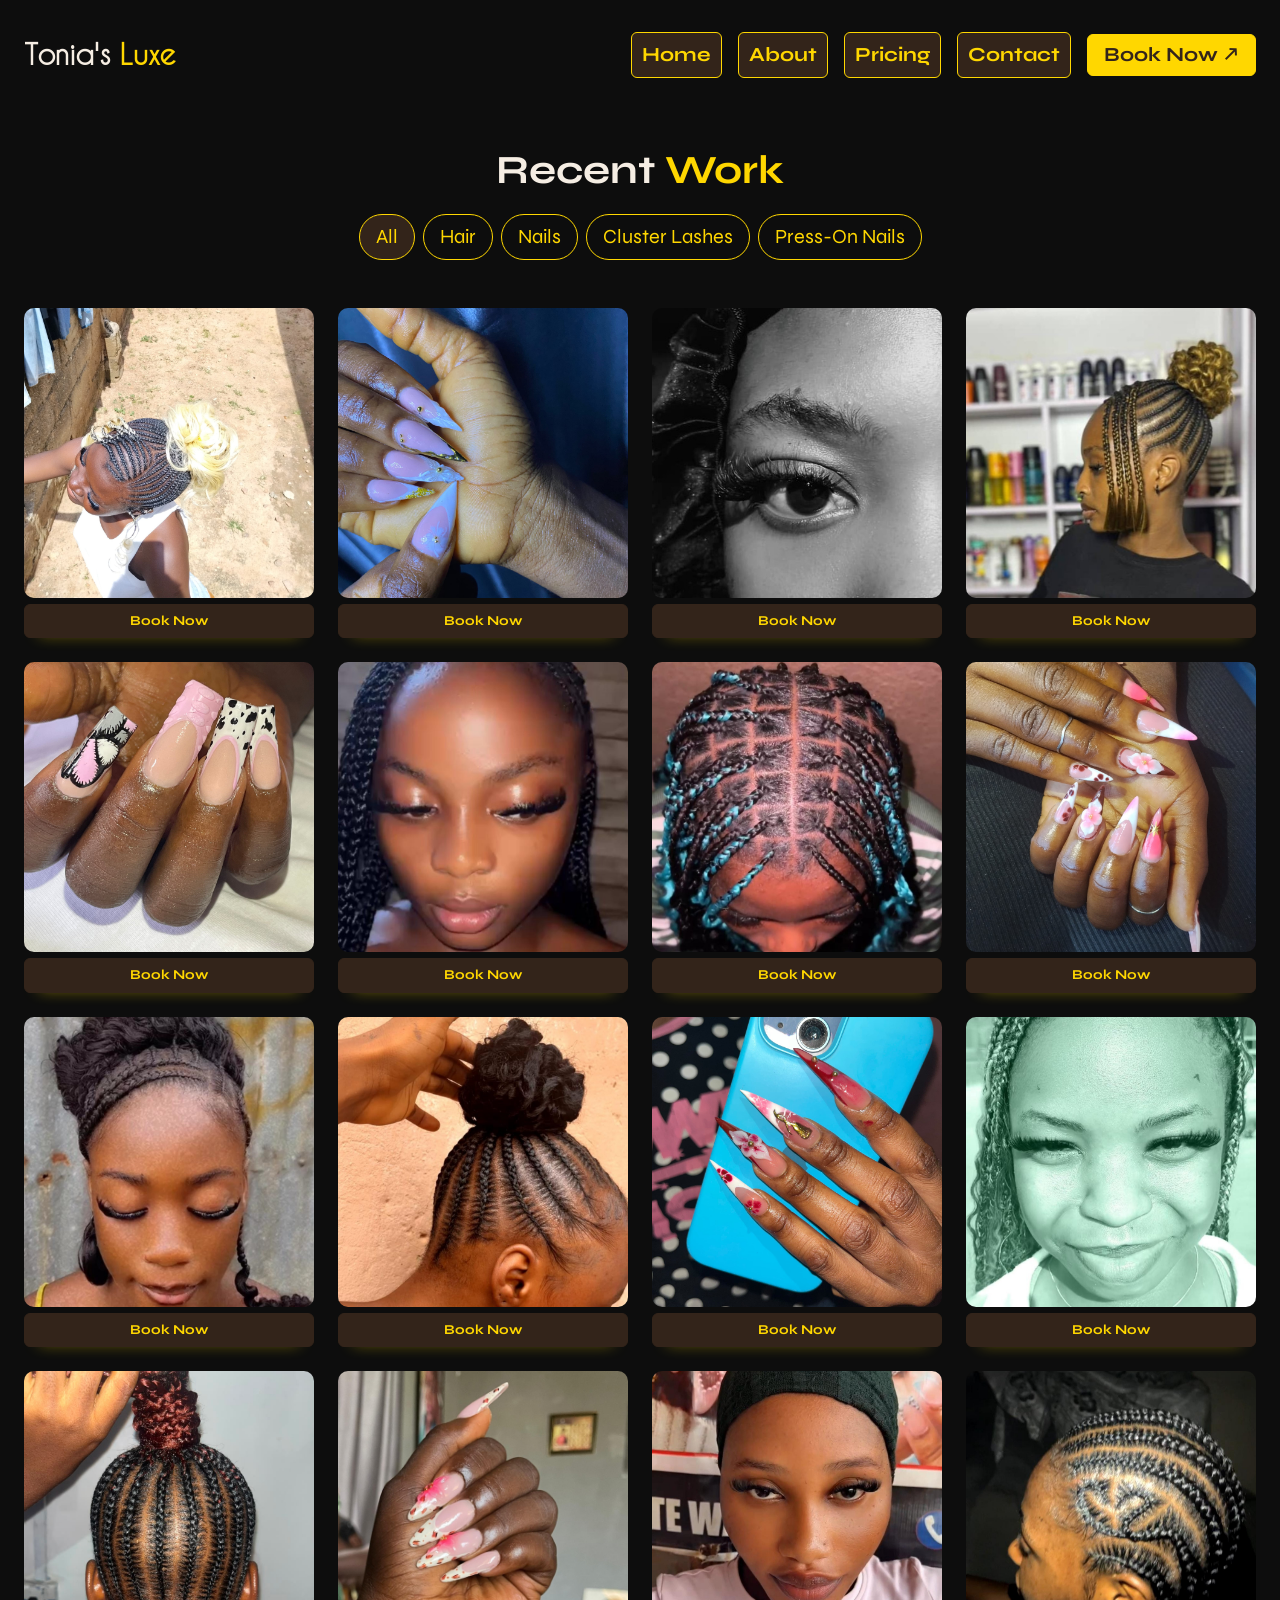
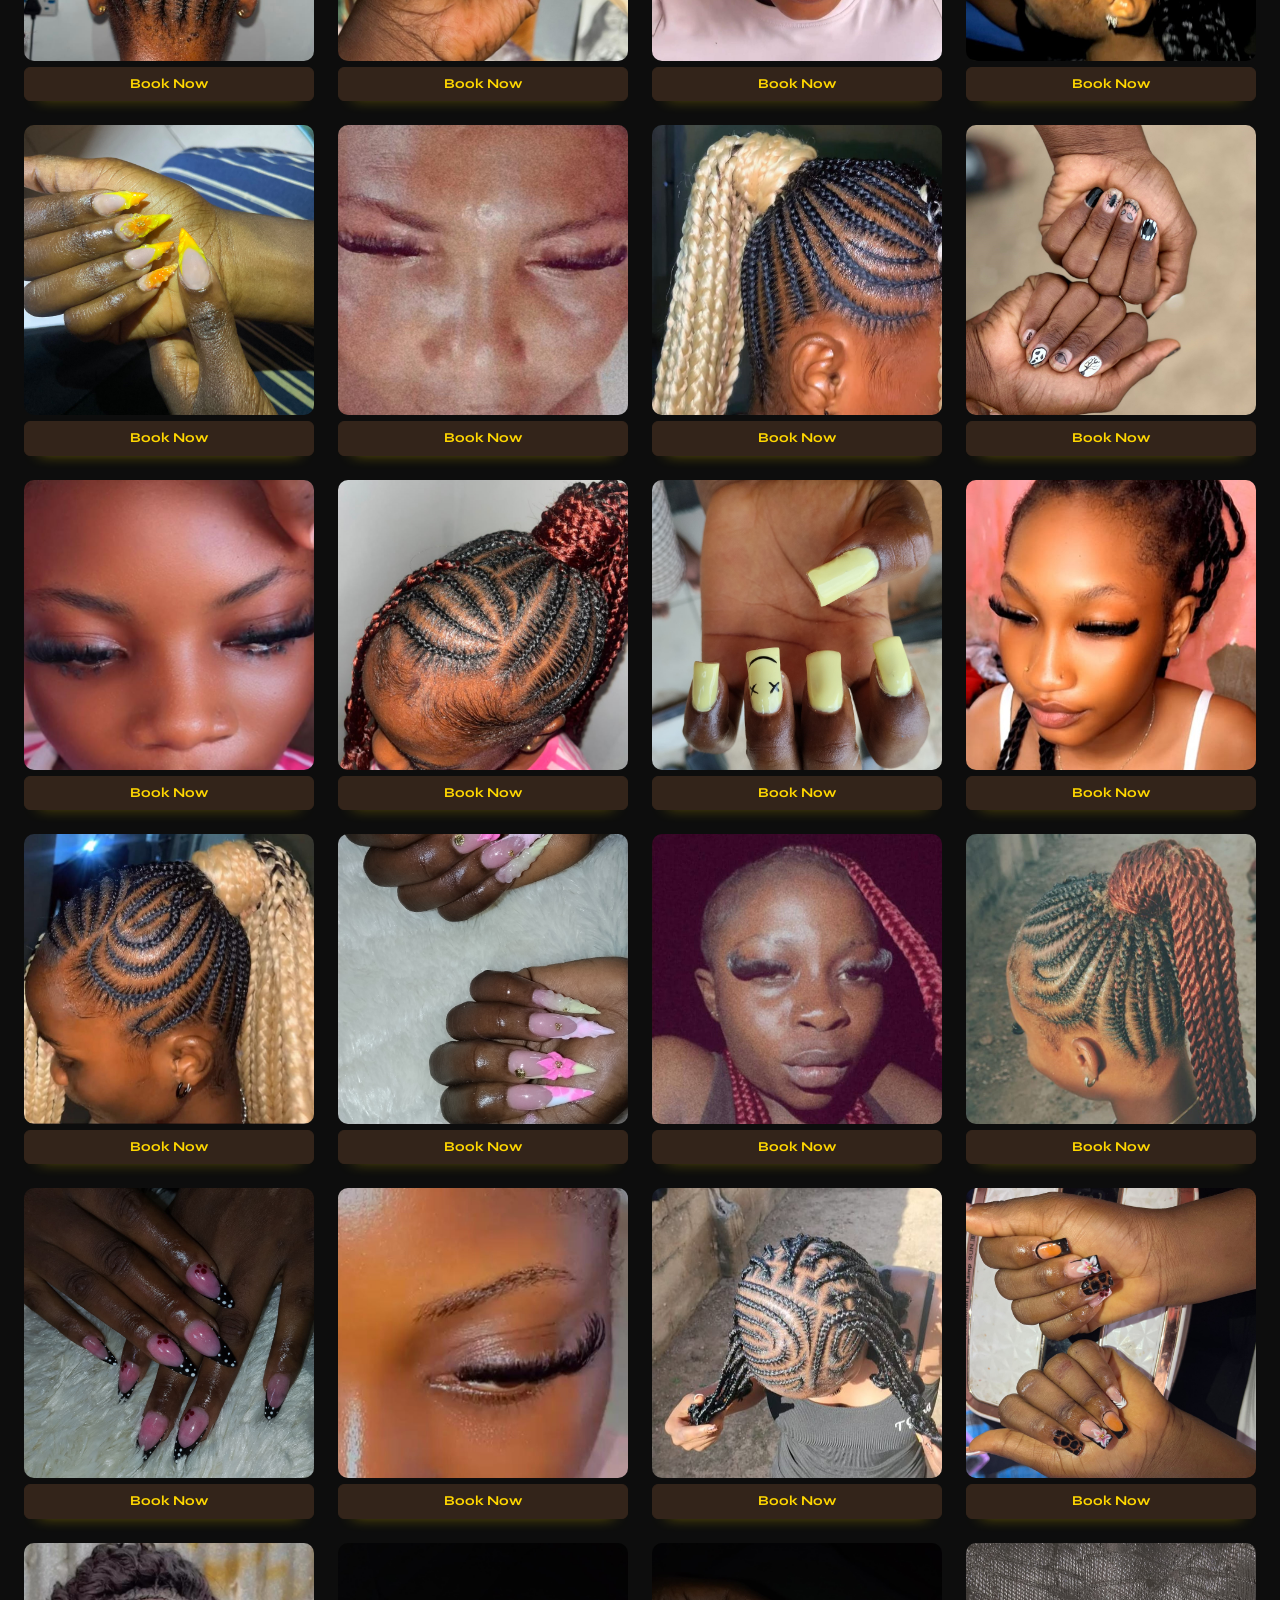
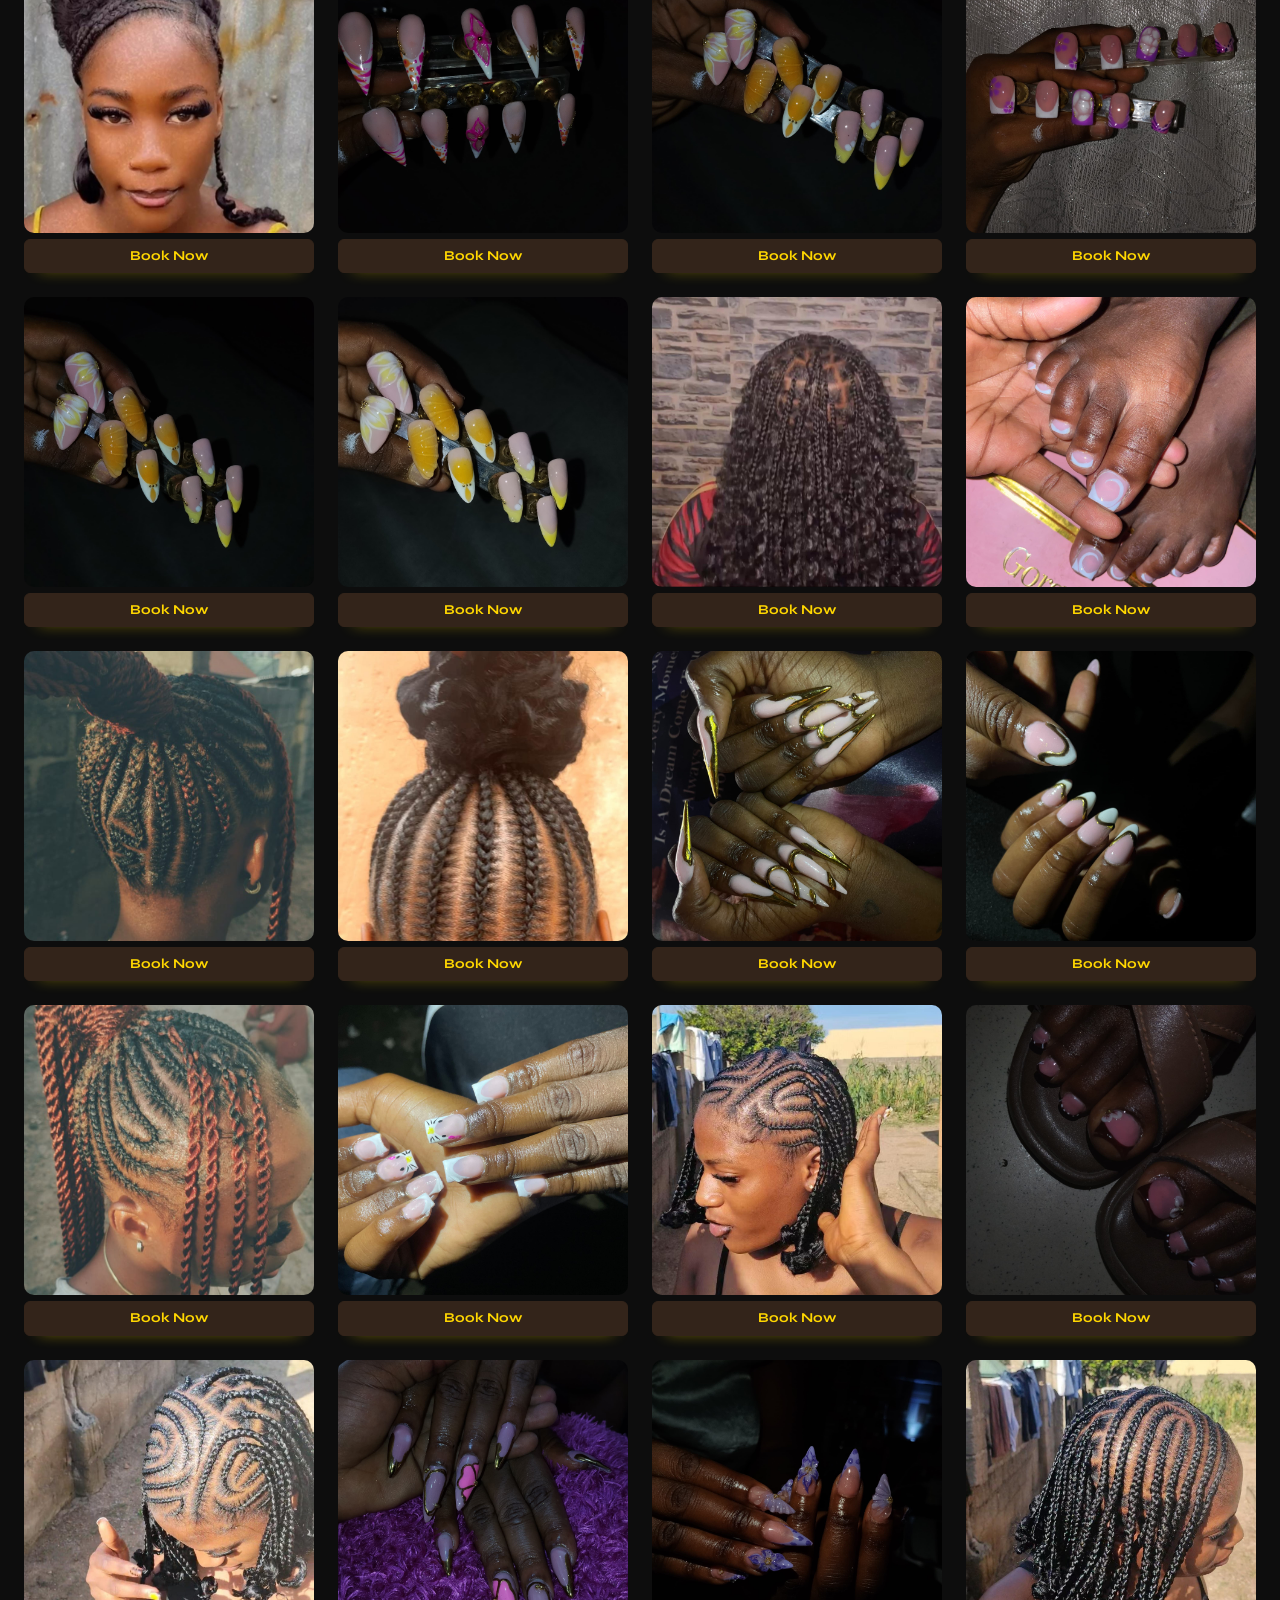
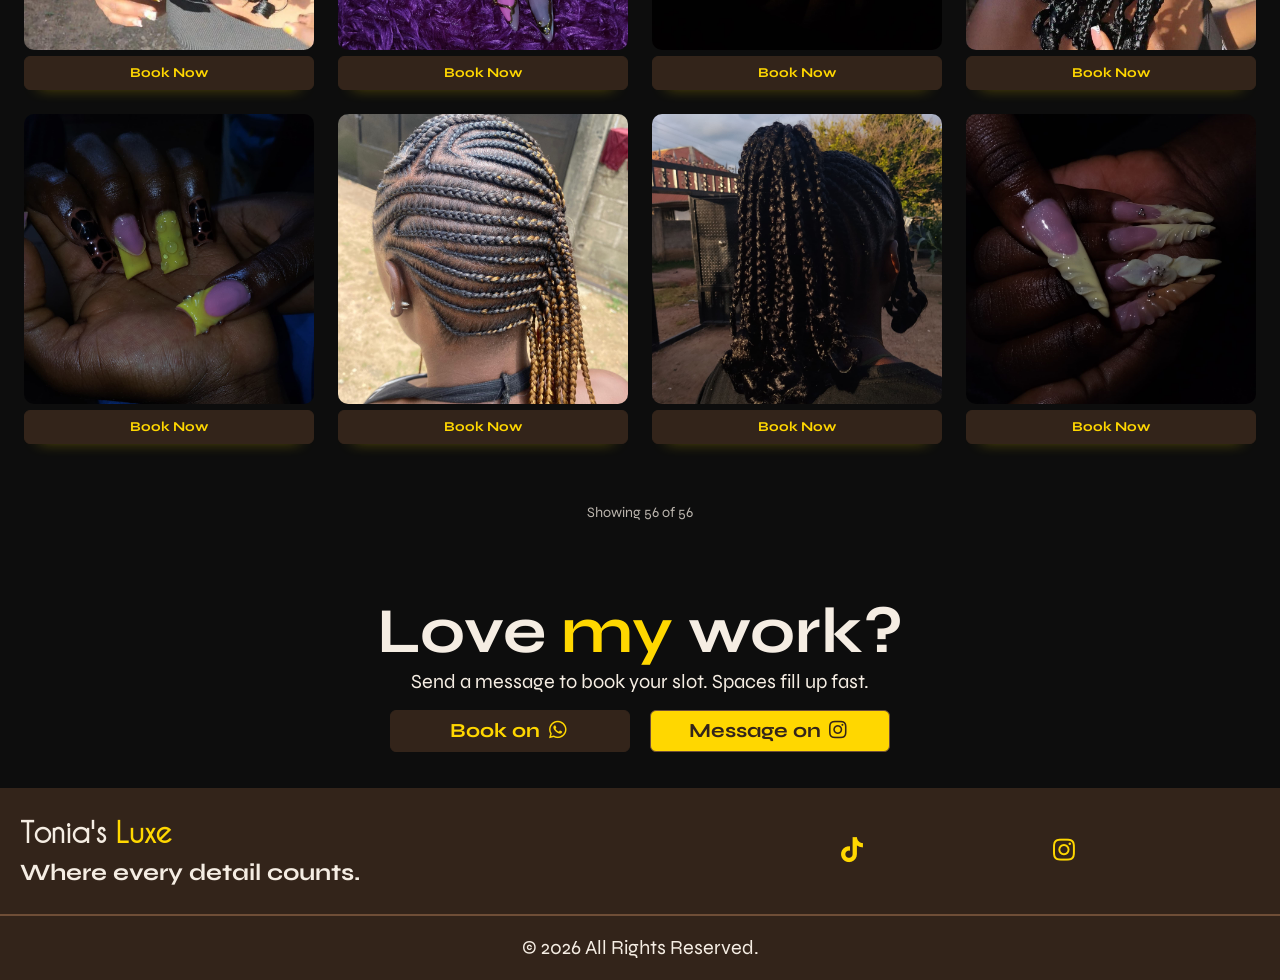
==== commit 1afe7be8: "Update button label for Press-On to Press-On Nails" ====
--- a/work.html
+++ b/work.html
@@ -73,7 +73,7 @@
             <button data-filter="hair">Hair</button>
             <button data-filter="nails">Nails</button>
             <button data-filter="lash">Cluster Lashes</button>
-            <button data-filter="press">Press-On</button>
+            <button data-filter="press">Press-On Nails</button>
           </div>
 
           <div class="tab-grid">
